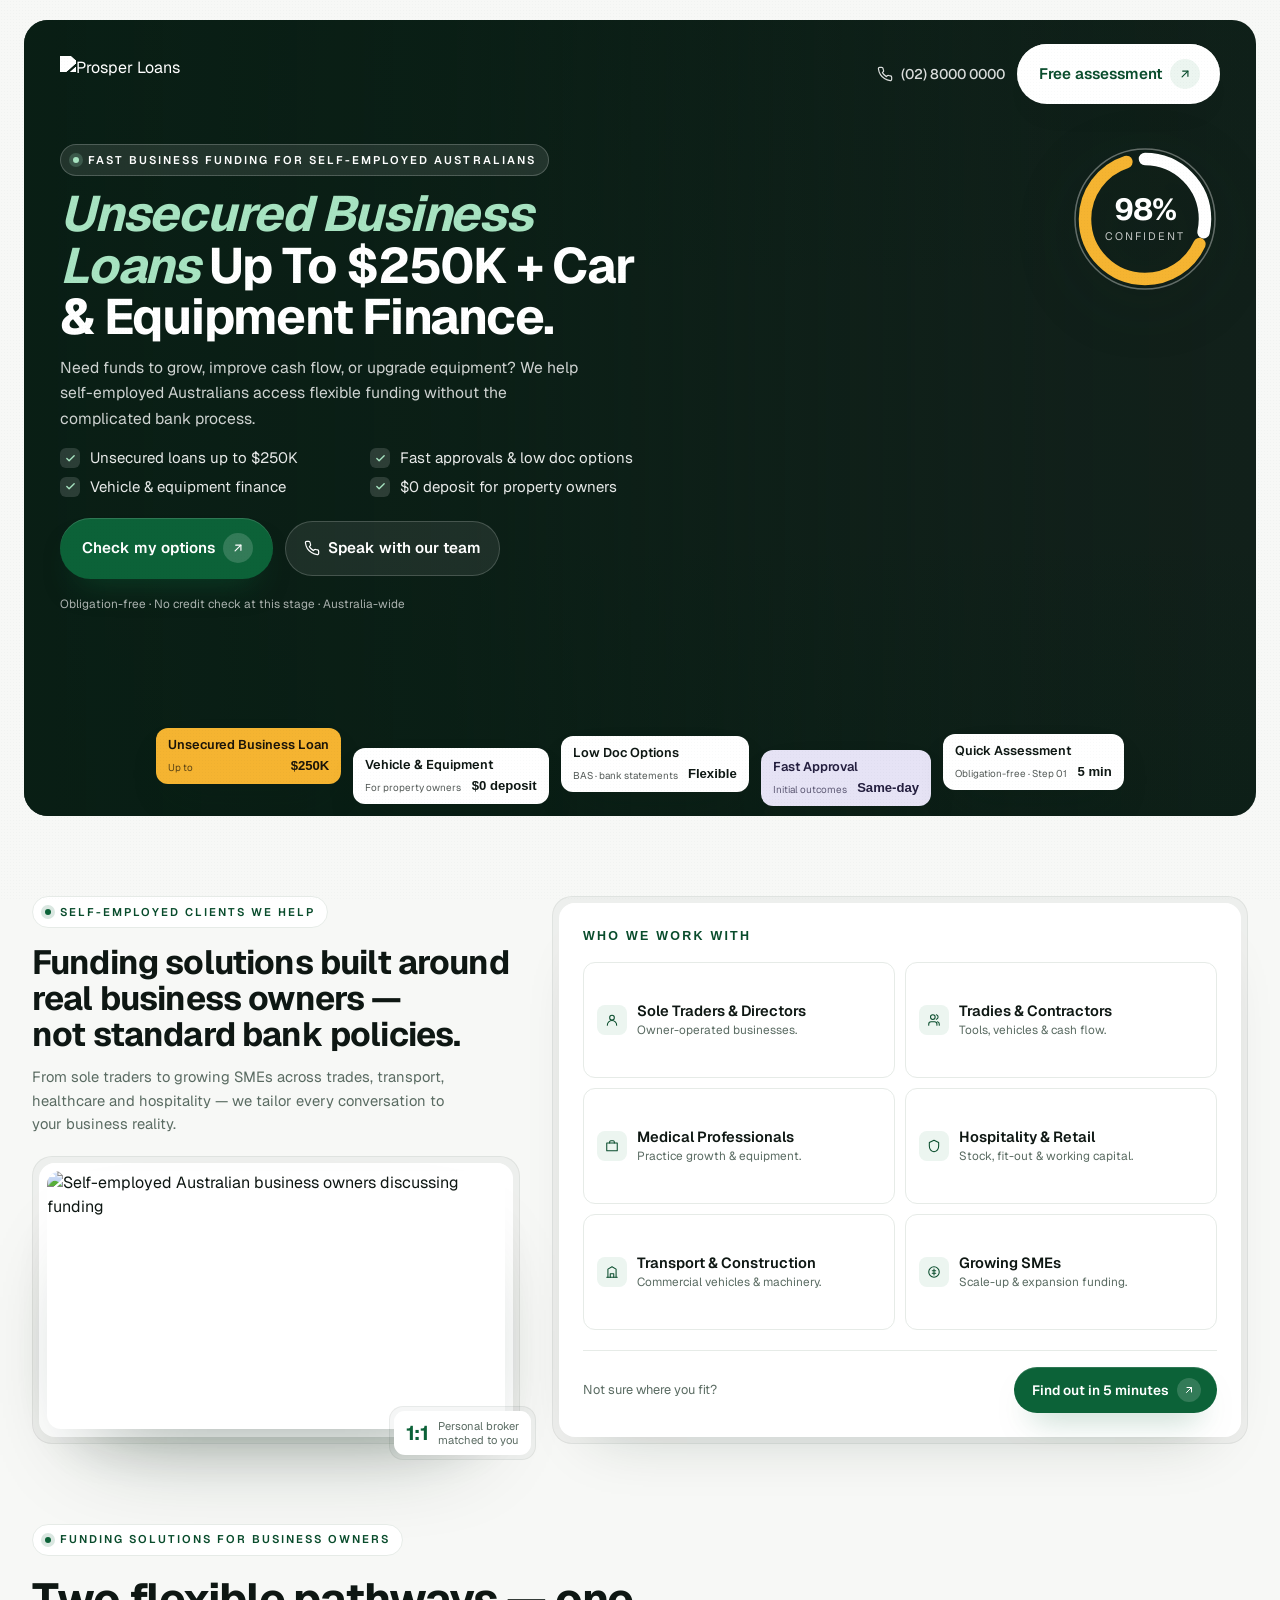
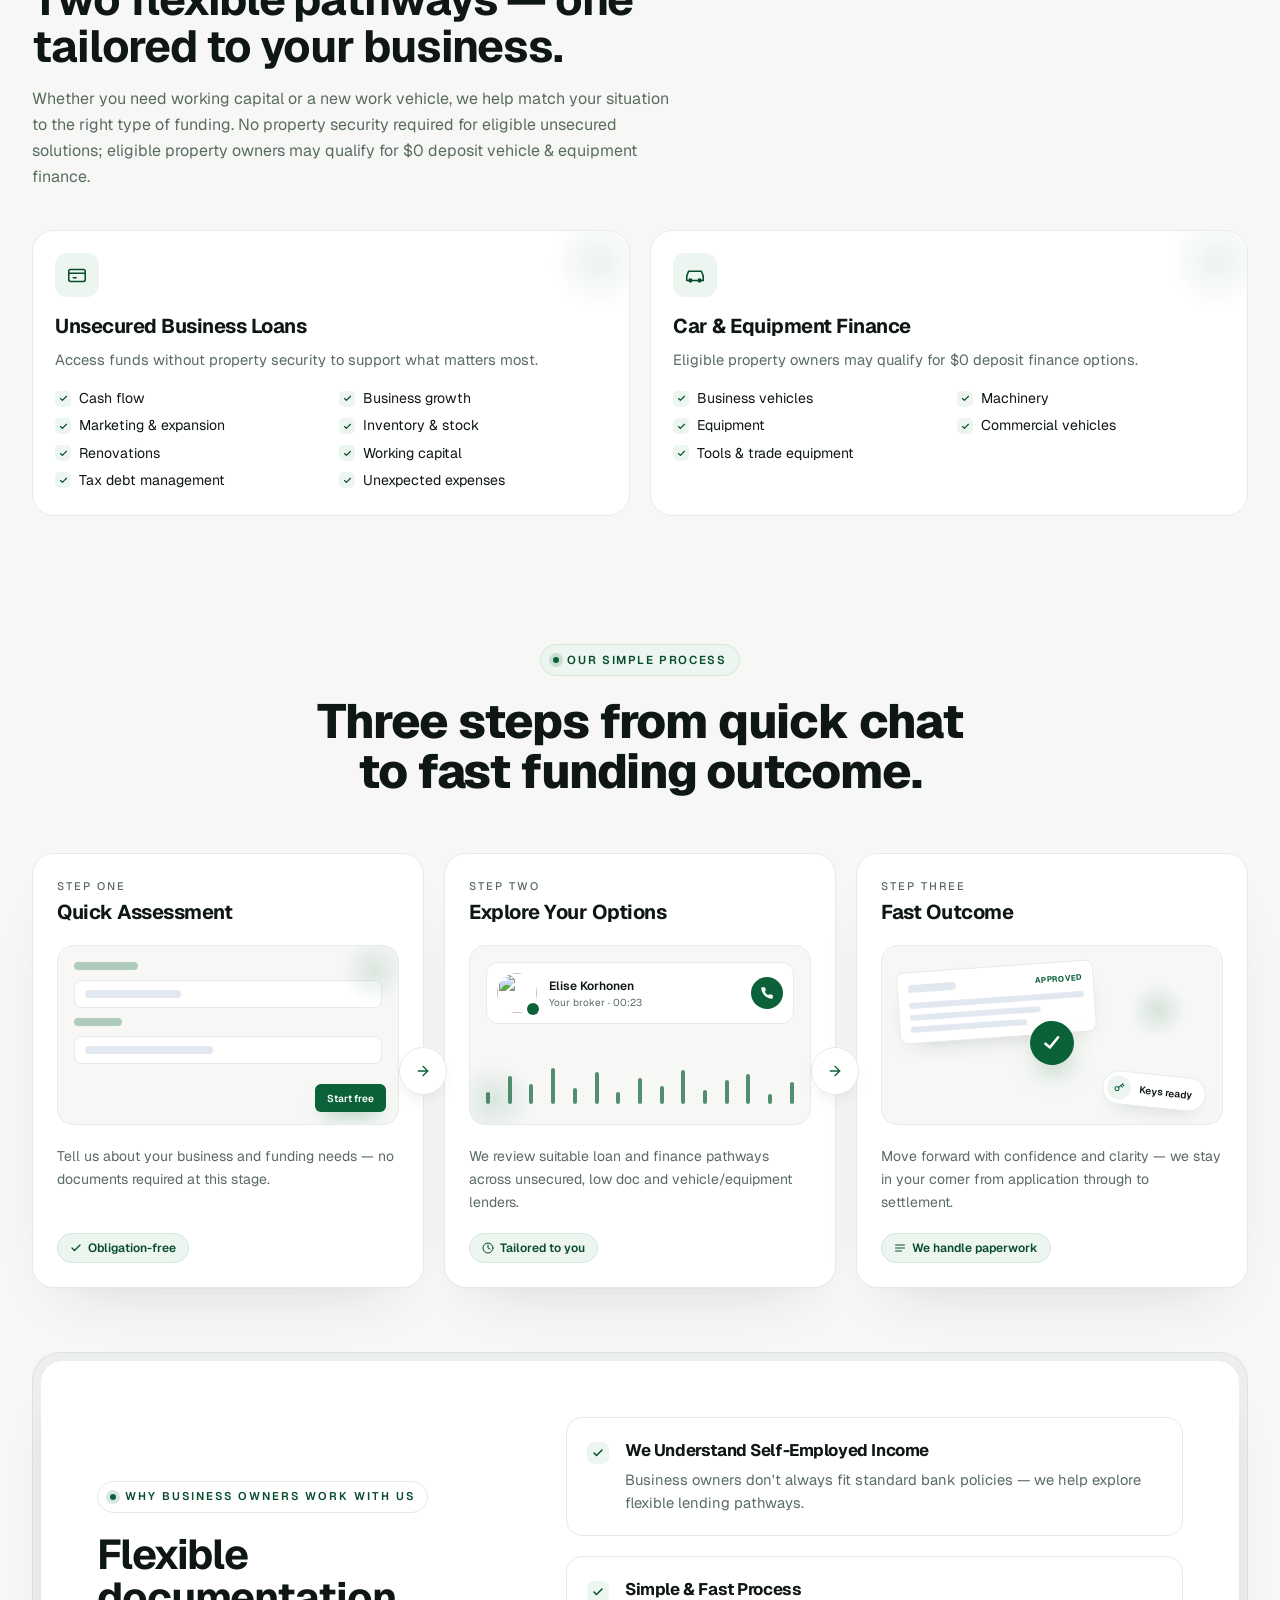
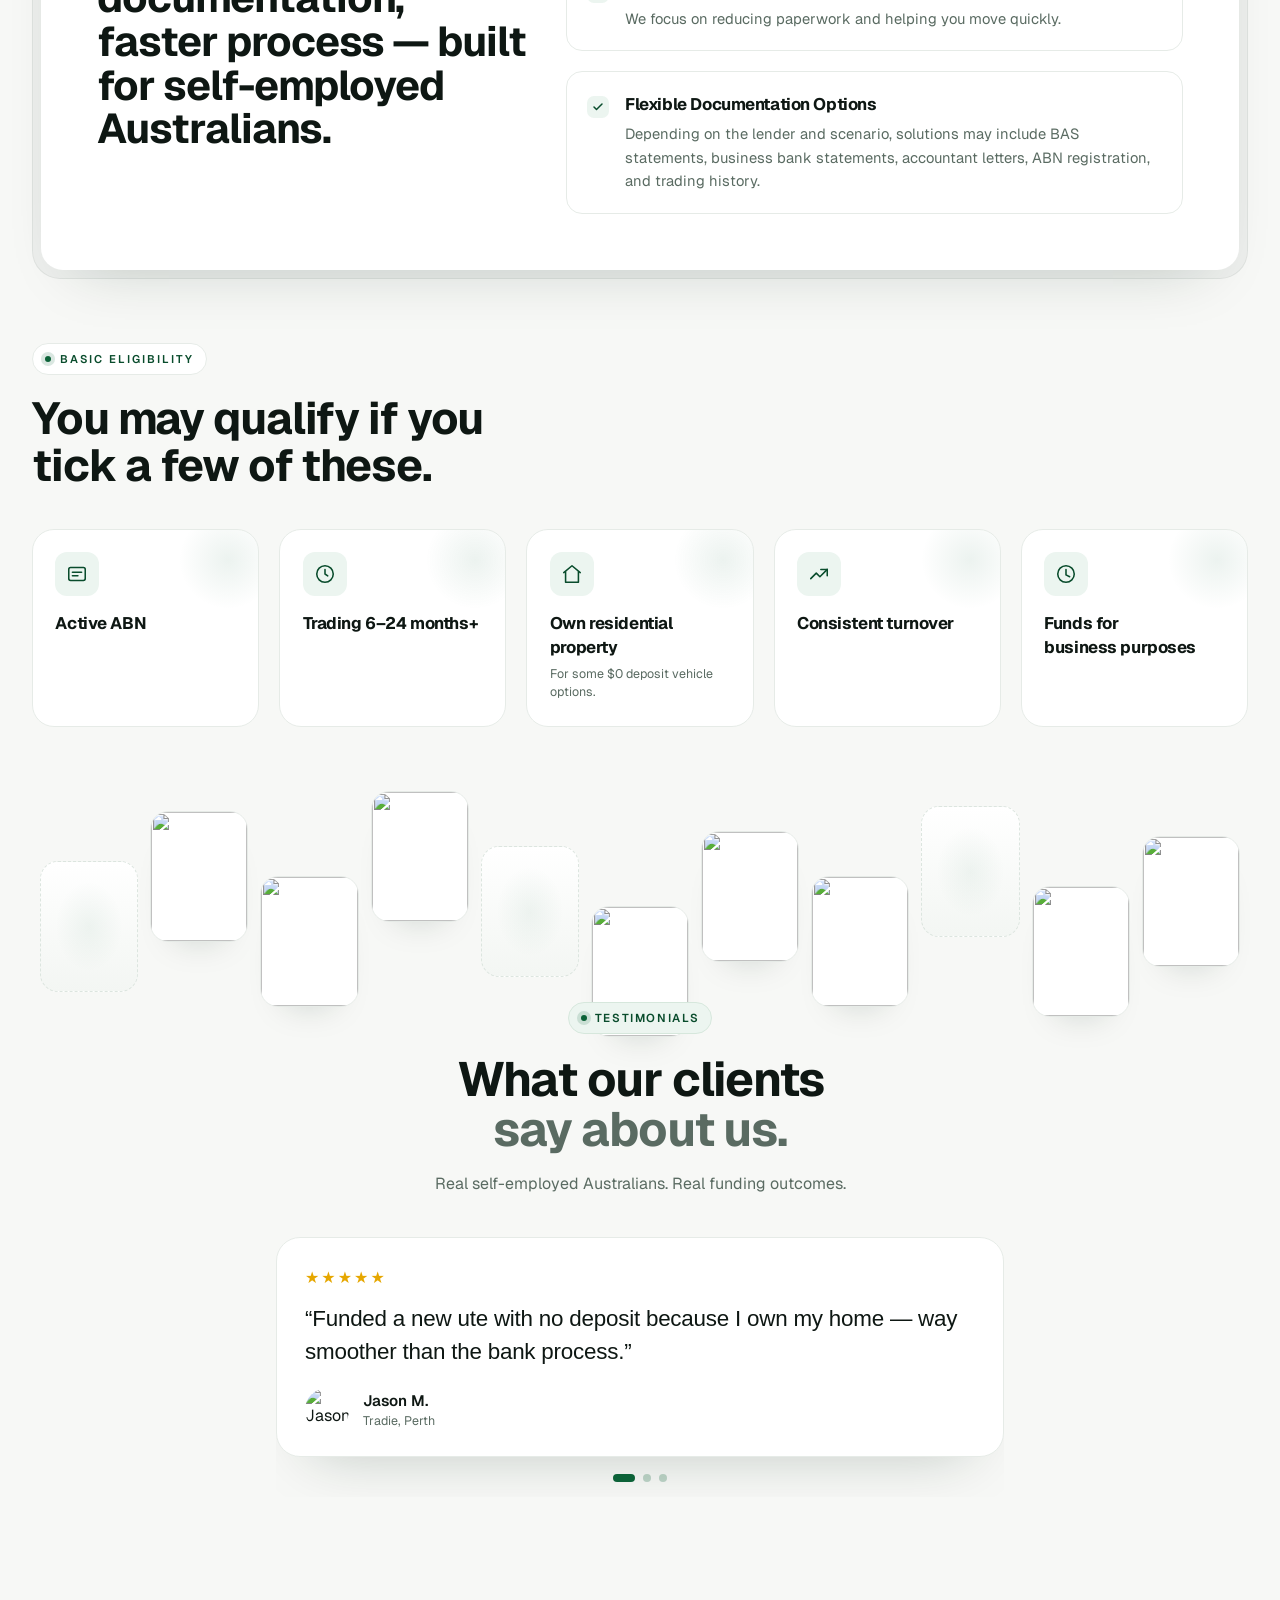
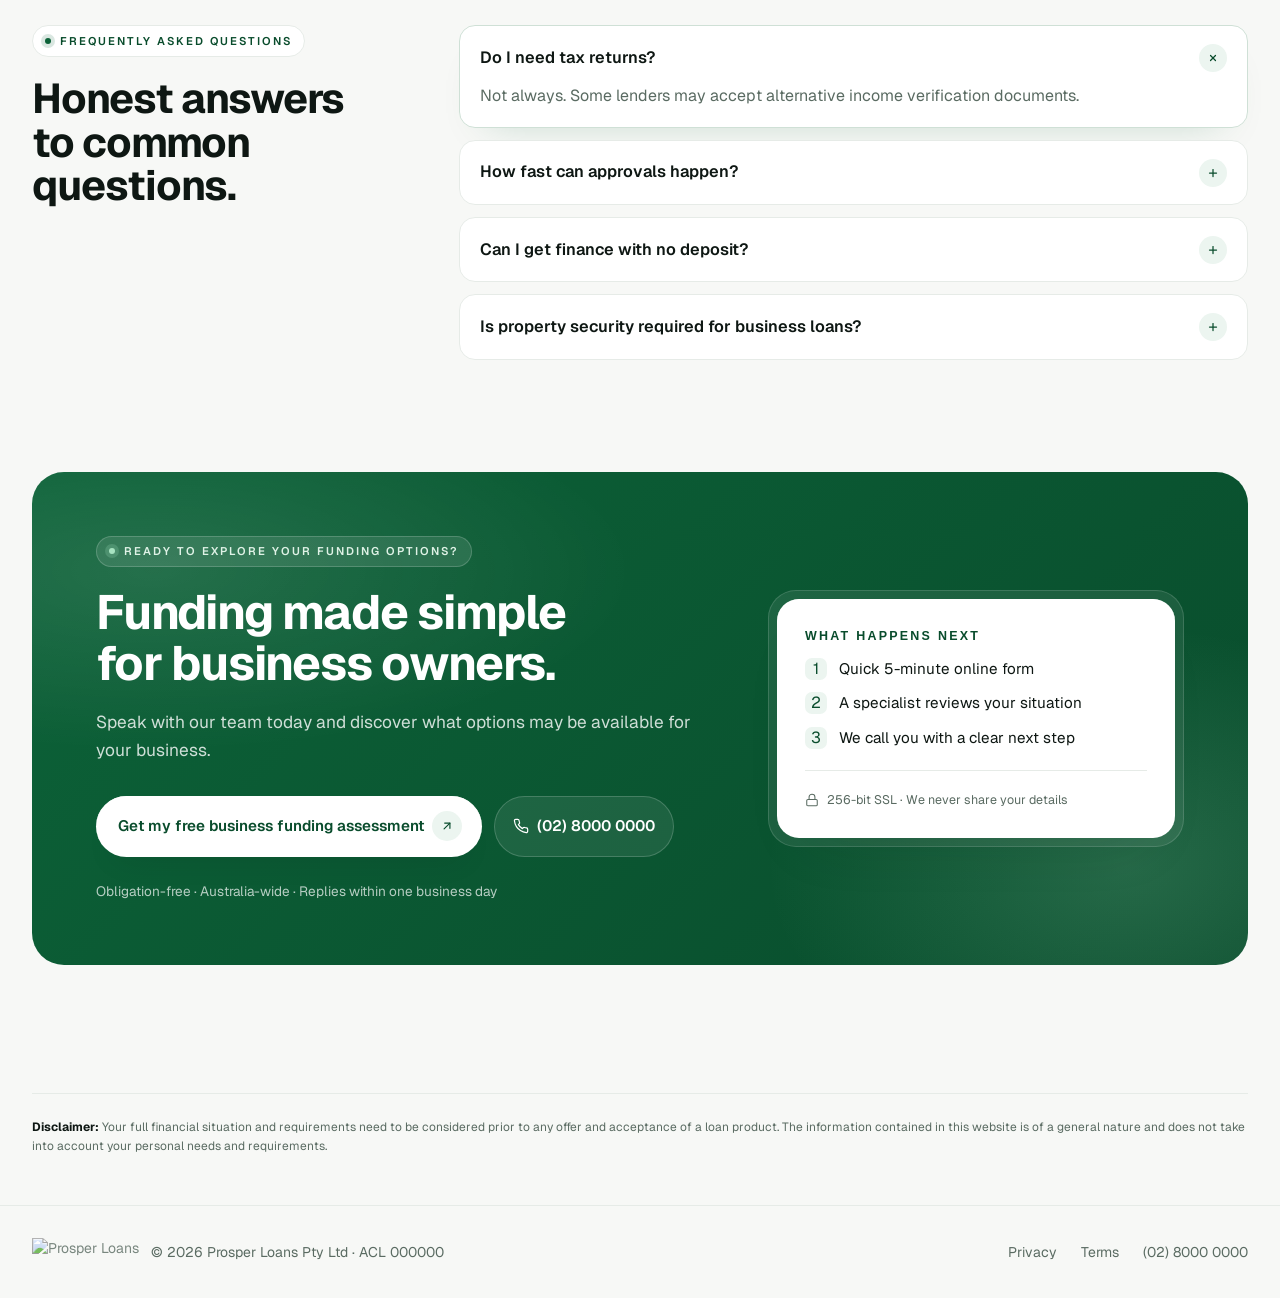
==== business-funding.html @ fd523f0d "first commit" ====
<!doctype html>
<html lang="en" class="scroll-smooth">

<head>
  <meta charset="UTF-8" />
  <meta name="viewport" content="width=device-width, initial-scale=1.0" />
  <title>Fast Business Funding for Self-Employed Australians | Prosper Loan Experts</title>
  <meta name="description"
    content="Unsecured business loans up to $250K plus car and equipment finance with $0 deposit for eligible property owners. Fast, flexible funding for self-employed Australians." />
  <meta name="robots" content="index, follow" />
  <link rel="canonical" href="https://prosperloan.com.au/business-funding" />

  <meta property="og:title" content="Fast Business Funding for Self-Employed Australians | Prosper Loan Experts" />
  <meta property="og:description"
    content="Unsecured business loans, vehicle &amp; equipment finance, low doc options and zero-deposit pathways for property owners. Free, obligation-free assessment." />
  <meta property="og:type" content="website" />
  <meta property="og:url" content="https://prosperloan.com.au/business-funding" />
  <meta property="og:image" content="https://prosperloan.com.au/assets/images/og-image.jpg" />

  <link rel="icon" href="assets/images/favicon/favicon.ico" />
  <link rel="preconnect" href="https://fonts.googleapis.com" />
  <link rel="preconnect" href="https://fonts.gstatic.com" crossorigin />
  <link rel="stylesheet"
    href="https://fonts.googleapis.com/css2?family=Geist:wght@400;500;600;700&family=Cabinet+Grotesk:wght@500;700;800&display=swap" />

  <!-- Tailwind CDN for immediate previewing -->
  <script src="https://cdn.tailwindcss.com"></script>

  <!-- Swiper -->
  <link rel="stylesheet" href="https://cdn.jsdelivr.net/npm/swiper@11/swiper-bundle.min.css" />
  <script src="https://cdn.jsdelivr.net/npm/swiper@11/swiper-bundle.min.js" defer></script>

  <link rel="stylesheet" href="assets/css/output.css" />
  <link rel="stylesheet" href="assets/css/custom.css" />

  <style>
    :root {
      --brand: #0c6238;
      --brand-700: #094c2c;
      --brand-50: #ecf5f0;
      --ink: #0e1713;
      --muted: #5a6b62;
      --line: #e6ebe7;
      --bg: #f7f8f6;
      --cream: #fdfbf7;
    }

    * {
      -webkit-font-smoothing: antialiased;
    }

    html,
    body {
      background: var(--bg);
      color: var(--ink);
      font-family: "Geist", ui-sans-serif, system-ui, sans-serif;
      overflow-x: hidden;
    }

    .font-display {
      font-family: "Cabinet Grotesk", "Geist", sans-serif;
      letter-spacing: -0.025em;
      text-wrap: balance;
    }

    /* Buttons */
    .btn {
      display: inline-flex;
      align-items: center;
      justify-content: center;
      gap: .5rem;
      padding: .95rem 1.25rem .95rem 1.4rem;
      border-radius: 999px;
      font-weight: 600;
      font-size: .95rem;
      background: var(--brand);
      color: #fff;
      transition: transform .35s cubic-bezier(.32, .72, 0, 1), background .25s ease, box-shadow .3s ease;
      box-shadow: 0 18px 32px -18px rgba(12, 98, 56, .6), inset 0 1px 0 rgba(255, 255, 255, .14);
    }

    .btn:hover {
      background: var(--brand-700);
    }

    .btn:active {
      transform: scale(.98);
    }

    .btn .btn-ico {
      width: 30px;
      height: 30px;
      border-radius: 999px;
      background: rgba(255, 255, 255, .16);
      display: inline-flex;
      align-items: center;
      justify-content: center;
      transition: transform .4s cubic-bezier(.32, .72, 0, 1), background .25s ease;
    }

    .btn:hover .btn-ico {
      transform: translate(2px, -1px) scale(1.06);
      background: rgba(255, 255, 255, .22);
    }

    .btn-ghost {
      display: inline-flex;
      align-items: center;
      gap: .5rem;
      padding: .95rem 1.1rem;
      border-radius: 999px;
      font-weight: 600;
      font-size: .95rem;
      color: var(--ink);
      background: #fff;
      border: 1px solid var(--line);
      transition: border-color .2s ease, transform .3s cubic-bezier(.32, .72, 0, 1);
    }

    .btn-ghost:hover {
      border-color: #cfe0d6;
    }

    .btn-ghost:active {
      transform: scale(.98);
    }

    .btn-white {
      background: #fff;
      color: var(--brand-700);
      box-shadow: 0 18px 32px -18px rgba(0, 0, 0, .1), inset 0 1px 0 rgba(255, 255, 255, .8);
    }

    .btn-white:hover {
      background: #f4fbf7;
      color: var(--brand-700);
    }

    .btn-white .btn-ico {
      background: var(--brand-50);
      color: var(--brand-700);
    }

    .btn-white:hover .btn-ico {
      background: #dcfce7;
    }

    .btn-ghost-dark {
      background: rgba(255, 255, 255, .08);
      border-color: rgba(255, 255, 255, .18);
      color: #fff;
    }

    .btn-ghost-dark:hover {
      border-color: rgba(255, 255, 255, .35);
      background: rgba(255, 255, 255, .15);
      color: #fff;
    }

    /* Eyebrow */
    .eyebrow {
      display: inline-flex;
      align-items: center;
      gap: .55rem;
      padding: .4rem .75rem;
      border-radius: 999px;
      background: #fff;
      border: 1px solid var(--line);
      font-size: .7rem;
      font-weight: 600;
      letter-spacing: .18em;
      text-transform: uppercase;
      color: var(--brand-700);
    }

    .eyebrow .dot {
      width: 6px;
      height: 6px;
      border-radius: 999px;
      background: var(--brand);
      box-shadow: 0 0 0 4px rgba(12, 98, 56, .15);
    }

    /* Double-bezel card */
    .bezel {
      background: rgba(13, 40, 25, .04);
      border: 1px solid rgba(13, 40, 25, .06);
      padding: 8px;
      border-radius: 28px;
    }

    .bezel-core {
      background: #fff;
      border-radius: 22px;
      box-shadow: inset 0 1px 0 rgba(255, 255, 255, .6), 0 30px 60px -36px rgba(13, 40, 25, .22);
    }

    /* Grain overlay */
    .grain::before {
      content: "";
      position: fixed;
      inset: 0;
      z-index: 60;
      pointer-events: none;
      opacity: .45;
      mix-blend-mode: multiply;
      background-image: radial-gradient(rgba(13, 40, 25, .05) 1px, transparent 1px);
      background-size: 3px 3px;
    }

    /* Check icons */
    .check {
      flex: 0 0 auto;
      width: 22px;
      height: 22px;
      border-radius: 7px;
      background: var(--brand-50);
      color: var(--brand-700);
      display: inline-flex;
      align-items: center;
      justify-content: center;
    }

    /* Hero spotlight */
    .spotlight {
      position: absolute;
      inset: auto;
      pointer-events: none;
      background: radial-gradient(closest-side, rgba(12, 98, 56, .18), transparent 70%);
      filter: blur(20px);
    }

    /* Scroll reveal */
    .reveal {
      opacity: 0;
      transform: translateY(28px);
      filter: blur(6px);
      transition: opacity .9s cubic-bezier(.16, 1, .3, 1), transform .9s cubic-bezier(.16, 1, .3, 1), filter .9s ease;
    }

    .reveal.in {
      opacity: 1;
      transform: none;
      filter: blur(0);
    }

    /* Step rail */
    .step-num {
      font-family: "Cabinet Grotesk", sans-serif;
      font-weight: 800;
      font-size: clamp(2.6rem, 5vw, 3.6rem);
      color: var(--brand);
      letter-spacing: -.04em;
      line-height: .85;
    }

    /* Audience icon card (compact) */
    .aud-card {
      display: flex;
      align-items: center;
      gap: .65rem;
      padding: .7rem .8rem;
      border-radius: 12px;
      background: #fff;
      border: 1px solid var(--line);
      transition: border-color .25s ease, transform .35s cubic-bezier(.32, .72, 0, 1), box-shadow .3s ease;
    }

    .aud-card:hover {
      border-color: #cfe0d6;
      transform: translateY(-1px);
      box-shadow: 0 14px 28px -20px rgba(12, 98, 56, .3);
    }

    .aud-card .aud-ico {
      flex: 0 0 auto;
      width: 30px;
      height: 30px;
      border-radius: 8px;
      background: var(--brand-50);
      color: var(--brand-700);
      display: inline-flex;
      align-items: center;
      justify-content: center;
    }

    .aud-card .aud-title {
      font-weight: 600;
      font-size: .92rem;
      line-height: 1.2;
    }

    .aud-card .aud-sub {
      font-size: .74rem;
      color: var(--muted);
      margin-top: 2px;
      line-height: 1.3;
    }

    /* Audience pills */
    .aud-pill {
      display: inline-flex;
      align-items: center;
      gap: .6rem;
      padding: .7rem 1.05rem;
      border-radius: 999px;
      background: #fff;
      border: 1px solid var(--line);
      font-weight: 500;
      font-size: .92rem;
      color: var(--ink);
      transition: transform .35s cubic-bezier(.32, .72, 0, 1), border-color .2s ease, box-shadow .3s ease;
    }

    .aud-pill:hover {
      border-color: #cfe0d6;
      transform: translateY(-2px);
      box-shadow: 0 18px 40px -28px rgba(12, 98, 56, .4);
    }

    .aud-pill .aud-ico {
      width: 26px;
      height: 26px;
      border-radius: 999px;
      background: var(--brand-50);
      color: var(--brand-700);
      display: inline-flex;
      align-items: center;
      justify-content: center;
    }

    /* Eligibility card */
    .elig {
      position: relative;
      background: #fff;
      border: 1px solid var(--line);
      border-radius: 22px;
      padding: 1.4rem 1.4rem 1.5rem;
      transition: transform .4s cubic-bezier(.32, .72, 0, 1), box-shadow .3s ease, border-color .25s ease;
      overflow: hidden;
    }

    .elig:hover {
      transform: translateY(-4px);
      border-color: #cfe0d6;
      box-shadow: 0 30px 60px -36px rgba(12, 98, 56, .35);
    }

    .elig::after {
      content: "";
      position: absolute;
      right: -40px;
      top: -40px;
      width: 140px;
      height: 140px;
      border-radius: 999px;
      background: radial-gradient(closest-side, rgba(12, 98, 56, .08), transparent 70%);
    }

    .elig-ico {
      width: 44px;
      height: 44px;
      border-radius: 12px;
      background: var(--brand-50);
      color: var(--brand-700);
      display: inline-flex;
      align-items: center;
      justify-content: center;
      margin-bottom: 1rem;
    }

    /* FAQ */
    details.faq {
      background: #fff;
      border: 1px solid var(--line);
      border-radius: 16px;
      padding: 1.1rem 1.25rem;
      transition: border-color .2s ease, box-shadow .3s ease;
    }

    details.faq[open] {
      border-color: #cfe0d6;
      box-shadow: 0 20px 40px -28px rgba(12, 98, 56, .25);
    }

    details.faq summary {
      list-style: none;
      cursor: pointer;
      display: flex;
      align-items: center;
      justify-content: space-between;
      gap: 1rem;
      font-weight: 600;
      font-size: 1.02rem;
      color: var(--ink);
    }

    details.faq summary::-webkit-details-marker {
      display: none;
    }

    details.faq .faq-icon {
      flex: 0 0 auto;
      width: 28px;
      height: 28px;
      border-radius: 999px;
      background: var(--brand-50);
      color: var(--brand-700);
      display: inline-flex;
      align-items: center;
      justify-content: center;
      transition: transform .4s cubic-bezier(.32, .72, 0, 1);
    }

    details.faq[open] .faq-icon {
      transform: rotate(45deg);
    }

    details.faq .faq-body {
      margin-top: .7rem;
      color: var(--muted);
      line-height: 1.65;
      max-width: 60ch;
    }

    /* Testimonials */
    .quote {
      background: linear-gradient(180deg, #fff, #f7faf8);
      border: 1px solid var(--line);
      border-radius: 22px;
      padding: 1.6rem 1.5rem;
      position: relative;
    }

    .quote::before {
      content: "\201C";
      position: absolute;
      top: -10px;
      left: 14px;
      font-family: "Cabinet Grotesk", sans-serif;
      font-size: 5rem;
      line-height: 1;
      color: var(--brand);
      opacity: .16;
    }

    /* Testimonial collage — wavy top band */
    .collage {
      position: relative;
    }

    .collage-band {
      display: grid;
      grid-template-columns: repeat(11, 1fr);
      gap: 12px;
      align-items: start;
      max-width: 1200px;
      margin: 0 auto;
    }

    .col-card {
      position: relative;
      border-radius: 18px;
      overflow: hidden;
      border: 1px solid var(--line);
      background: #fff;
      box-shadow: 0 22px 36px -28px rgba(13, 40, 25, .25);
      transition: transform .5s cubic-bezier(.32, .72, 0, 1);
      aspect-ratio: 3/4;
    }

    .col-card:hover {
      transform: translateY(-4px);
    }

    .col-card img {
      width: 100%;
      height: 100%;
      object-fit: cover;
      display: block;
    }

    .col-card.ghost {
      background: linear-gradient(180deg, #fff, #f3f6f3);
      border: 1px dashed #dce5df;
      box-shadow: none;
    }

    .col-card.ghost::after {
      content: "";
      position: absolute;
      inset: 0;
      background: radial-gradient(closest-side, rgba(12, 98, 56, .05), transparent 70%);
    }

    /* Wave offsets — odd columns sit higher, evens lower */
    .collage-band> :nth-child(1) {
      transform: translateY(70px);
    }

    .collage-band> :nth-child(2) {
      transform: translateY(20px);
    }

    .collage-band> :nth-child(3) {
      transform: translateY(85px);
    }

    .collage-band> :nth-child(4) {
      transform: translateY(0);
    }

    .collage-band> :nth-child(5) {
      transform: translateY(55px);
    }

    .collage-band> :nth-child(6) {
      transform: translateY(115px);
    }

    .collage-band> :nth-child(7) {
      transform: translateY(40px);
    }

    .collage-band> :nth-child(8) {
      transform: translateY(85px);
    }

    .collage-band> :nth-child(9) {
      transform: translateY(15px);
    }

    .collage-band> :nth-child(10) {
      transform: translateY(95px);
    }

    .collage-band> :nth-child(11) {
      transform: translateY(45px);
    }

    .col-card:hover {
      transform: translateY(calc(var(--ty, 0px) - 4px));
    }

    .collage-center {
      position: relative;
      z-index: 2;
      margin: 80px auto 0;
      max-width: 760px;
      text-align: center;
      padding: 0 1rem;
    }

    @media (max-width: 1023px) {
      .collage-band {
        grid-template-columns: repeat(6, 1fr);
        gap: 10px;
      }

      .collage-band> :nth-child(n+7) {
        display: none;
      }
    }

    @media (max-width: 639px) {
      .collage-band {
        grid-template-columns: repeat(4, 1fr);
        gap: 8px;
      }

      .collage-band> :nth-child(n+5) {
        display: none;
      }

      .collage-band> :nth-child(1) {
        transform: translateY(40px);
      }

      .collage-band> :nth-child(2) {
        transform: translateY(0);
      }

      .collage-band> :nth-child(3) {
        transform: translateY(50px);
      }

      .collage-band> :nth-child(4) {
        transform: translateY(10px);
      }

      .collage-center {
        margin-top: 50px;
      }
    }

    /* Swiper testimonial card */
    .t-swiper {
      padding-bottom: 2.5rem !important;
    }

    .t-card {
      background: #fff;
      border: 1px solid var(--line);
      border-radius: 24px;
      padding: 1.75rem 1.75rem 1.5rem;
      box-shadow: 0 30px 60px -36px rgba(13, 40, 25, .25);
      text-align: left;
    }

    .t-card .t-stars {
      color: #e6a700;
      letter-spacing: 2px;
      font-size: 1rem;
    }

    .t-card blockquote {
      font-family: "Cabinet Grotesk", sans-serif;
      font-size: clamp(1.15rem, 2.2vw, 1.4rem);
      line-height: 1.45;
      letter-spacing: -.01em;
      color: var(--ink);
      margin: .85rem 0 1.25rem;
    }

    .t-card .t-author {
      display: flex;
      align-items: center;
      gap: .85rem;
    }

    .t-card .t-avatar {
      width: 44px;
      height: 44px;
      border-radius: 999px;
      overflow: hidden;
      flex: 0 0 auto;
    }

    .t-card .t-avatar img {
      width: 100%;
      height: 100%;
      object-fit: cover;
    }

    .swiper-pagination-bullet {
      background: var(--brand) !important;
      opacity: .25 !important;
    }

    .swiper-pagination-bullet-active {
      opacity: 1 !important;
      width: 22px !important;
      border-radius: 999px !important;
    }

    /* Sticky mobile CTA */
    .sticky-cta {
      position: fixed;
      left: 0;
      right: 0;
      bottom: 0;
      z-index: 50;
      padding: .65rem;
      background: rgba(255, 255, 255, .96);
      backdrop-filter: blur(10px);
      border-top: 1px solid var(--line);
    }

    @media(min-width:768px) {
      .sticky-cta {
        display: none;
      }
    }

    @media(max-width:767px) {
      body {
        padding-bottom: 75px;
      }
    }

    /* Full-bleed hero */
    .hero-stage {
      position: relative;
      isolation: isolate;
      min-height: 600px;
      border-radius: 24px;
      overflow: hidden;
      margin: 0 auto;
      background: #11201a;
    }

    .hero-stage::before {
      content: "";
      position: absolute;
      inset: 0;
      z-index: 1;
      background:
        linear-gradient(90deg, rgba(8, 30, 20, .88) 0%, rgba(8, 30, 20, .7) 35%, rgba(8, 30, 20, .35) 60%, rgba(8, 30, 20, .05) 85%, rgba(8, 30, 20, 0) 100%),
        linear-gradient(180deg, rgba(8, 30, 20, .25), rgba(8, 30, 20, 0) 35%, rgba(8, 30, 20, 0) 65%, rgba(8, 30, 20, .45) 100%);
      pointer-events: none;
    }

    .hero-bg {
      position: absolute;
      inset: 0;
      z-index: 0;
      width: 100%;
      height: 100%;
      object-fit: cover;
    }

    .hero-content {
      position: relative;
      z-index: 2;
    }

    .hero-progress {
      width: 150px;
      height: 150px;
      filter: drop-shadow(0 14px 28px rgba(8, 30, 20, .35));
    }

    .hero-progress .track-outer {
      fill: none;
      stroke: rgba(255, 255, 255, .35);
      stroke-width: 1.2;
    }

    .hero-progress .arc {
      fill: none;
      stroke-width: 10;
      stroke-linecap: round;
      transform: rotate(-90deg);
      transform-origin: center;
    }

    .hero-progress .arc-white {
      stroke: #ffffff;
    }

    .hero-progress .arc-amber {
      stroke: #f5b431;
    }

    .hero-progress .endpoint {
      fill: #f5b431;
    }

    .info-card {
      background: #fff;
      border-radius: 12px;
      padding: .55rem .75rem;
      box-shadow: 0 18px 40px -18px rgba(8, 30, 20, .45);
      min-width: 168px;
    }

    .info-card.amber {
      background: #f5b431;
      color: #1a1409;
    }

    .info-card.violet {
      background: #e6e3f5;
      color: #241f3f;
    }

    .info-card .ic-title {
      font-weight: 600;
      font-size: .8rem;
      line-height: 1.2;
    }

    .info-card .ic-row {
      display: flex;
      align-items: flex-end;
      justify-content: space-between;
      gap: .65rem;
      margin-top: .2rem;
    }

    .info-card .ic-meta {
      font-size: .62rem !important;
    }

    .info-card .ic-value {
      font-size: .82rem !important;
    }

    .info-card .ic-meta {
      font-size: .7rem;
      opacity: .7;
    }

    .info-card .ic-value {
      font-family: "Cabinet Grotesk", sans-serif;
      font-weight: 700;
      font-size: .95rem;
    }

    @media (max-width: 767px) {
      .hero-stage {
        min-height: auto;
        border-radius: 20px;
      }

      .info-card {
        min-width: 0;
        flex: 1 1 calc(50% - .5rem);
      }
    }

    /* Hero image plate */
    .plate {
      position: relative;
      border-radius: 28px;
      overflow: hidden;
      box-shadow: 0 50px 100px -50px rgba(13, 40, 25, .45);
    }

    .plate img {
      display: block;
      width: 100%;
      height: 100%;
      object-fit: cover;
    }

    .plate-tag {
      position: absolute;
      left: 18px;
      bottom: 18px;
      right: 18px;
      background: rgba(255, 255, 255, .92);
      backdrop-filter: blur(8px);
      border-radius: 14px;
      padding: .85rem 1rem;
      display: flex;
      align-items: center;
      gap: .75rem;
      border: 1px solid rgba(255, 255, 255, .6);
    }

    /* Soft section divider */
    .hairline {
      border-top: 1px solid var(--line);
    }

    /* Numbered cards */
    .cnum {
      font-family: "Cabinet Grotesk", sans-serif;
      font-weight: 800;
      font-size: .78rem;
      letter-spacing: .18em;
      text-transform: uppercase;
      color: var(--brand-700);
    }

    /* Soft card (process visual cards) */
    .card-soft {
      background: #fff;
      border: 1px solid var(--line);
      border-radius: 22px;
      box-shadow: 0 30px 60px -36px rgba(13, 40, 25, .18), 0 1px 0 rgba(13, 40, 25, .02);
      transition: transform .4s cubic-bezier(.32, .72, 0, 1), box-shadow .3s ease, border-color .25s ease;
    }

    .card-soft:hover {
      transform: translateY(-3px);
      border-color: #cfe0d6;
      box-shadow: 0 36px 70px -36px rgba(12, 98, 56, .28);
    }

    /* Pill (smaller eyebrow) */
    .pill {
      display: inline-flex;
      align-items: center;
      gap: .5rem;
      padding: .4rem .75rem;
      border-radius: 999px;
      background: var(--brand-50);
      border: 1px solid #d6e7dc;
      font-size: .72rem;
      font-weight: 600;
      letter-spacing: .14em;
      text-transform: uppercase;
      color: var(--brand-700);
    }

    .pill .dot {
      width: 6px;
      height: 6px;
      border-radius: 999px;
      background: var(--brand);
      box-shadow: 0 0 0 4px rgba(12, 98, 56, .15);
    }

    /* Mid CTA strip */
    .cta-strip {
      position: relative;
      overflow: hidden;
      background: linear-gradient(135deg, #0c6238 0%, #094c2c 100%);
      color: #fff;
      border-radius: 32px;
    }

    .cta-strip::before {
      content: "";
      position: absolute;
      inset: 0;
      background: radial-gradient(800px 300px at 10% 20%, rgba(255, 255, 255, .10), transparent 60%),
        radial-gradient(600px 400px at 90% 80%, rgba(167, 227, 193, .18), transparent 60%);
      pointer-events: none;
    }

    @media (max-width: 1023px) {
      .hero-asym {
        grid-template-columns: 1fr !important;
      }
    }

    @media (min-width: 1024px) {
      .hero-asym {
        grid-template-columns: 1.15fr .85fr !important;
      }
    }
  </style>
</head>

<body class="grain antialiased">

  <main>

    <!-- 1. HERO — full-bleed with overlapping header -->
    <section class="pt-4 sm:pt-5 pb-16 sm:pb-20">
      <div class="w-full mx-auto px-4 sm:px-6">
        <div class="hero-stage">

          <!-- background image -->
          <video class="hero-bg" autoplay muted loop playsinline preload="auto"
            poster="https://images.unsplash.com/photo-1556761175-b413da4baf72?auto=format&fit=crop&w=1800&q=80"
            aria-label="Self-employed Australian business owners accessing fast funding">
            <source src="assets/video/hero-business.mp4" type="video/mp4" />
          </video>

          <!-- Transparent overlapping header -->
          <header class="hero-content">
            <div class="flex items-center justify-between px-5 sm:px-9 py-5 sm:py-6">
              <a href="/" class="flex items-center gap-3">
                <img
                  src="https://images.leadconnectorhq.com/image/f_webp/q_80/r_1200/u_https://assets.cdn.filesafe.space/kUzJv5QJBFtNNfAInr35/media/66f695f169753610415c6929.webp"
                  alt="Prosper Loans" class="h-9 w-auto brightness-0 invert" />
              </a>
              <div class="flex items-center gap-3">
                <a href="tel:+61280000000"
                  class="hidden sm:inline-flex items-center gap-2 text-sm font-medium text-white/85 hover:text-white">
                  <svg width="16" height="16" viewBox="0 0 24 24" fill="none" stroke="currentColor" stroke-width="1.8"
                    stroke-linecap="round" stroke-linejoin="round">
                    <path
                      d="M22 16.92v3a2 2 0 0 1-2.18 2 19.79 19.79 0 0 1-8.63-3.07 19.5 19.5 0 0 1-6-6A19.79 19.79 0 0 1 2.12 4.18 2 2 0 0 1 4.11 2h3a2 2 0 0 1 2 1.72c.13.96.36 1.9.7 2.81a2 2 0 0 1-.45 2.11L8.09 9.91a16 16 0 0 0 6 6l1.27-1.27a2 2 0 0 1 2.11-.45c.91.34 1.85.57 2.81.7A2 2 0 0 1 22 16.92z" />
                  </svg>
                  (02) 8000 0000
                </a>
                <a href="#assessment" class="btn btn-white whitespace-nowrap"><span class="hidden sm:inline">Free
                    assessment</span><span class="sm:hidden">Apply</span>
                  <span class="btn-ico"><svg width="14" height="14" viewBox="0 0 24 24" fill="none"
                      stroke="currentColor" stroke-width="2" stroke-linecap="round" stroke-linejoin="round">
                      <path d="M7 17 17 7" />
                      <path d="M8 7h9v9" />
                    </svg></span>
                </a>
              </div>
            </div>
          </header>

          <!-- Hero body -->
          <div class="hero-content px-5 sm:px-9 pt-3 sm:pt-4 pb-6 sm:pb-32">
            <div class="grid lg:grid-cols-12 gap-4 items-start">

              <!-- Left: content -->
              <div class="lg:col-span-7 reveal text-white">
                <span class="eyebrow whitespace-nowrap"
                  style="background:rgba(255,255,255,.1); border-color:rgba(255,255,255,.2); color:#fff;"><span
                    class="dot" style="background:#a7e3c1; box-shadow:0 0 0 4px rgba(167,227,193,.2);"></span><span
                    class="hidden sm:inline">Fast business funding for self-employed Australians</span><span
                    class="sm:hidden">Business funding</span></span>
                <h1
                  class="font-display mt-3 text-[1.95rem] sm:text-[2.5rem] lg:text-[3.1rem] leading-[1.04] font-bold text-white">
                  <span class="italic" style="color:#a7e3c1">Unsecured Business Loans</span> Up To $250K + Car &amp;
                  Equipment Finance.
                </h1>
                <p class="mt-3 text-[.92rem] sm:text-[.98rem] text-white/80 max-w-[54ch] leading-relaxed">
                  Need funds to grow, improve cash flow, or upgrade equipment? We help self-employed Australians access
                  flexible funding without the complicated bank process.
                </p>

                <ul class="mt-4 grid sm:grid-cols-2 gap-x-5 gap-y-1.5 max-w-[600px]">
                  <li class="flex items-center gap-2.5 text-white/90"><span
                      class="w-5 h-5 rounded-md flex items-center justify-center"
                      style="background:rgba(255,255,255,.14)"><svg width="11" height="11" viewBox="0 0 24 24"
                        fill="none" stroke="#a7e3c1" stroke-width="3" stroke-linecap="round" stroke-linejoin="round">
                        <polyline points="20 6 9 17 4 12" />
                      </svg></span><span class="text-[.94rem]">Unsecured loans up to $250K</span></li>
                  <li class="flex items-center gap-2.5 text-white/90"><span
                      class="w-5 h-5 rounded-md flex items-center justify-center"
                      style="background:rgba(255,255,255,.14)"><svg width="11" height="11" viewBox="0 0 24 24"
                        fill="none" stroke="#a7e3c1" stroke-width="3" stroke-linecap="round" stroke-linejoin="round">
                        <polyline points="20 6 9 17 4 12" />
                      </svg></span><span class="text-[.94rem]">Fast approvals &amp; low doc options</span></li>
                  <li class="flex items-center gap-2.5 text-white/90"><span
                      class="w-5 h-5 rounded-md flex items-center justify-center"
                      style="background:rgba(255,255,255,.14)"><svg width="11" height="11" viewBox="0 0 24 24"
                        fill="none" stroke="#a7e3c1" stroke-width="3" stroke-linecap="round" stroke-linejoin="round">
                        <polyline points="20 6 9 17 4 12" />
                      </svg></span><span class="text-[.94rem]">Vehicle &amp; equipment finance</span></li>
                  <li class="flex items-center gap-2.5 text-white/90"><span
                      class="w-5 h-5 rounded-md flex items-center justify-center"
                      style="background:rgba(255,255,255,.14)"><svg width="11" height="11" viewBox="0 0 24 24"
                        fill="none" stroke="#a7e3c1" stroke-width="3" stroke-linecap="round" stroke-linejoin="round">
                        <polyline points="20 6 9 17 4 12" />
                      </svg></span><span class="text-[.94rem]">$0 deposit for property owners</span></li>
                </ul>

                <div class="mt-5 flex flex-wrap items-center gap-3">
                  <a href="#assessment" class="btn">
                    Check my options
                    <span class="btn-ico"><svg width="14" height="14" viewBox="0 0 24 24" fill="none"
                        stroke="currentColor" stroke-width="2" stroke-linecap="round" stroke-linejoin="round">
                        <path d="M7 17 17 7" />
                        <path d="M8 7h9v9" />
                      </svg></span>
                  </a>
                  <a href="tel:+61280000000" class="btn-ghost btn-ghost-dark">
                    <svg width="16" height="16" viewBox="0 0 24 24" fill="none" stroke="currentColor" stroke-width="1.8"
                      stroke-linecap="round" stroke-linejoin="round">
                      <path
                        d="M22 16.92v3a2 2 0 0 1-2.18 2 19.79 19.79 0 0 1-8.63-3.07 19.5 19.5 0 0 1-6-6A19.79 19.79 0 0 1 2.12 4.18 2 2 0 0 1 4.11 2h3a2 2 0 0 1 2 1.72c.13.96.36 1.9.7 2.81a2 2 0 0 1-.45 2.11L8.09 9.91a16 16 0 0 0 6 6l1.27-1.27a2 2 0 0 1 2.11-.45c.91.34 1.85.57 2.81.7A2 2 0 0 1 22 16.92z" />
                    </svg>
                    Speak with our team
                  </a>
                </div>

                <p class="mt-4 text-[.74rem] text-white/65">Obligation-free · No credit check at this stage ·
                  Australia-wide</p>
              </div>

              <!-- Right: circular stat (hidden on mobile to free up space) -->
              <div class="lg:col-span-5 reveal hidden lg:flex lg:justify-end">
                <div class="relative">
                  <svg class="hero-progress" viewBox="0 0 120 120">
                    <!-- thin outer ring -->
                    <circle class="track-outer" cx="60" cy="60" r="56" />
                    <!-- white arc: ~28% -->
                    <circle class="arc arc-white" cx="60" cy="60" r="48" stroke-dasharray="86 215.59"
                      stroke-dashoffset="0" />
                    <!-- amber arc: ~62%, starts after a gap -->
                    <circle class="arc arc-amber" cx="60" cy="60" r="48" stroke-dasharray="190 111.59"
                      stroke-dashoffset="-96" />
                    <!-- amber endpoint dot -->
                    <circle class="endpoint" cx="60.5" cy="108.5" r="3.2" />
                  </svg>
                  <div class="absolute inset-0 flex flex-col items-center justify-center text-center text-white">
                    <div class="font-display text-[1.9rem] font-bold leading-none">98%</div>
                    <div class="text-[.68rem] uppercase tracking-[.18em] mt-1 text-white/75">Confident</div>
                  </div>
                </div>
              </div>

            </div>
          </div>

          <!-- Floating info cards at the bottom -->
          <div class="hero-content sm:absolute left-0 right-0 sm:bottom-0 px-4 sm:px-7 pb-4 sm:pb-5">
            <div class="flex flex-wrap items-end gap-2.5 sm:gap-3 sm:justify-center">

              <!-- Cards pulled from page sections: Eligibility · Process · Testimonials -->

              <!-- Unsecured Loans -->
              <div class="info-card amber" style="transform: translateY(-12px);">
                <div class="ic-title">Unsecured Business Loan</div>
                <div class="ic-row">
                  <div class="ic-meta">Up to</div>
                  <div class="ic-value">$250K</div>
                </div>
              </div>

              <!-- Vehicle Finance -->
              <div class="info-card" style="transform: translateY(8px);">
                <div class="ic-title">Vehicle &amp; Equipment</div>
                <div class="ic-row">
                  <div class="ic-meta">For property owners</div>
                  <div class="ic-value">$0 deposit</div>
                </div>
              </div>

              <!-- Low Doc -->
              <div class="info-card hidden sm:block" style="transform: translateY(-4px);">
                <div class="ic-title">Low Doc Options</div>
                <div class="ic-row">
                  <div class="ic-meta">BAS · bank statements</div>
                  <div class="ic-value">Flexible</div>
                </div>
              </div>

              <!-- Fast Approval -->
              <div class="info-card violet hidden md:block" style="transform: translateY(10px);">
                <div class="ic-title">Fast Approval</div>
                <div class="ic-row">
                  <div class="ic-meta">Initial outcomes</div>
                  <div class="ic-value">Same-day</div>
                </div>
              </div>

              <!-- Assessment -->
              <div class="info-card hidden lg:block" style="transform: translateY(-6px);">
                <div class="ic-title">Quick Assessment</div>
                <div class="ic-row">
                  <div class="ic-meta">Obligation-free · Step 01</div>
                  <div class="ic-value">5 min</div>
                </div>
              </div>

            </div>
          </div>

        </div>
      </div>
    </section>

    <!-- 2. AUDIENCE — compact bento -->
    <section class="pb-16 sm:pb-20">
      <div class="max-w-7xl mx-auto px-5 sm:px-8">
        <div class="grid lg:grid-cols-12 gap-6 lg:gap-8 items-stretch">

          <div class="lg:col-span-5 reveal flex flex-col gap-5">
            <div>
              <span class="eyebrow"><span class="dot"></span> Self-Employed Clients We Help</span>
              <h2 class="font-display mt-4 text-[1.75rem] sm:text-[2.1rem] leading-[1.08] font-bold">
                Funding solutions built around real business owners — not standard bank policies.
              </h2>
              <p class="mt-3 text-[.92rem] text-[color:var(--muted)] max-w-[44ch] leading-relaxed">
                From sole traders to growing SMEs across trades, transport, healthcare and hospitality — we tailor every
                conversation to your business reality.
              </p>
            </div>

            <div class="relative">
              <div class="bezel" style="padding:6px; border-radius:20px;">
                <div class="bezel-core p-2" style="border-radius:16px;">
                  <div class="plate" style="aspect-ratio: 16/9; border-radius:14px;">
                    <img
                      src="https://images.pexels.com/photos/3184465/pexels-photo-3184465.jpeg?auto=compress&cs=tinysrgb&w=900"
                      alt="Self-employed Australian business owners discussing funding" loading="lazy" />
                  </div>
                </div>
              </div>
              <div class="absolute -bottom-4 -right-2 sm:-right-4 bezel" style="border-radius:14px; padding:4px;">
                <div class="bezel-core px-3 py-2 flex items-center gap-2.5" style="border-radius:11px;">
                  <div class="font-display text-xl font-bold" style="color:var(--brand)">1:1</div>
                  <div class="text-[.7rem] text-[color:var(--muted)] leading-tight">Personal broker<br />matched to you
                  </div>
                </div>
              </div>
            </div>
          </div>

          <div class="lg:col-span-7 reveal">
            <div class="bezel h-full" style="padding:6px; border-radius:20px;">
              <div class="bezel-core p-5 sm:p-6 h-full flex flex-col" style="border-radius:16px;">
                <div class="cnum text-[.7rem]">Who we work with</div>
                <div class="mt-4 grid sm:grid-cols-2 gap-2.5 flex-1">
                  <div class="aud-card">
                    <span class="aud-ico"><svg width="14" height="14" viewBox="0 0 24 24" fill="none"
                        stroke="currentColor" stroke-width="1.8" stroke-linecap="round" stroke-linejoin="round">
                        <circle cx="12" cy="8" r="4" />
                        <path d="M4 21a8 8 0 0 1 16 0" />
                      </svg></span>
                    <div>
                      <div class="aud-title">Sole Traders &amp; Directors</div>
                      <div class="aud-sub">Owner-operated businesses.</div>
                    </div>
                  </div>
                  <div class="aud-card">
                    <span class="aud-ico"><svg width="14" height="14" viewBox="0 0 24 24" fill="none"
                        stroke="currentColor" stroke-width="1.8" stroke-linecap="round" stroke-linejoin="round">
                        <path d="M17 21v-2a4 4 0 0 0-4-4H7a4 4 0 0 0-4 4v2" />
                        <circle cx="10" cy="7" r="4" />
                        <path d="M21 21v-2a4 4 0 0 0-3-3.87" />
                        <path d="M16 3.13a4 4 0 0 1 0 7.75" />
                      </svg></span>
                    <div>
                      <div class="aud-title">Tradies &amp; Contractors</div>
                      <div class="aud-sub">Tools, vehicles &amp; cash flow.</div>
                    </div>
                  </div>
                  <div class="aud-card">
                    <span class="aud-ico"><svg width="14" height="14" viewBox="0 0 24 24" fill="none"
                        stroke="currentColor" stroke-width="1.8" stroke-linecap="round" stroke-linejoin="round">
                        <path d="M3 7h18v13H3z" />
                        <path d="M8 7V5a2 2 0 0 1 2-2h4a2 2 0 0 1 2 2v2" />
                      </svg></span>
                    <div>
                      <div class="aud-title">Medical Professionals</div>
                      <div class="aud-sub">Practice growth &amp; equipment.</div>
                    </div>
                  </div>
                  <div class="aud-card">
                    <span class="aud-ico"><svg width="14" height="14" viewBox="0 0 24 24" fill="none"
                        stroke="currentColor" stroke-width="1.8" stroke-linecap="round" stroke-linejoin="round">
                        <path d="M12 2 4 6v6c0 5 3.5 9 8 10 4.5-1 8-5 8-10V6l-8-4z" />
                      </svg></span>
                    <div>
                      <div class="aud-title">Hospitality &amp; Retail</div>
                      <div class="aud-sub">Stock, fit-out &amp; working capital.</div>
                    </div>
                  </div>
                  <div class="aud-card">
                    <span class="aud-ico"><svg width="14" height="14" viewBox="0 0 24 24" fill="none"
                        stroke="currentColor" stroke-width="1.8" stroke-linecap="round" stroke-linejoin="round">
                        <path d="M3 21h18" />
                        <path d="M5 21V7l7-4 7 4v14" />
                        <path d="M9 21v-6h6v6" />
                      </svg></span>
                    <div>
                      <div class="aud-title">Transport &amp; Construction</div>
                      <div class="aud-sub">Commercial vehicles &amp; machinery.</div>
                    </div>
                  </div>
                  <div class="aud-card">
                    <span class="aud-ico"><svg width="14" height="14" viewBox="0 0 24 24" fill="none"
                        stroke="currentColor" stroke-width="1.8" stroke-linecap="round" stroke-linejoin="round">
                        <circle cx="12" cy="12" r="9" />
                        <path d="M12 7v10" />
                        <path d="M9 10h6" />
                        <path d="M9 14h6" />
                      </svg></span>
                    <div>
                      <div class="aud-title">Growing SMEs</div>
                      <div class="aud-sub">Scale-up &amp; expansion funding.</div>
                    </div>
                  </div>
                </div>

                <div
                  class="mt-5 pt-4 border-t border-[color:var(--line)] flex items-center justify-between gap-3 flex-wrap">
                  <div class="text-[.8rem] text-[color:var(--muted)]">Not sure where you fit?</div>
                  <a href="#assessment" class="btn" style="padding:.7rem 1rem .7rem 1.1rem; font-size:.85rem;">
                    Find out in 5 minutes
                    <span class="btn-ico" style="width:24px; height:24px;"><svg width="12" height="12"
                        viewBox="0 0 24 24" fill="none" stroke="currentColor" stroke-width="2" stroke-linecap="round"
                        stroke-linejoin="round">
                        <path d="M7 17 17 7" />
                        <path d="M8 7h9v9" />
                      </svg></span>
                  </a>
                </div>
              </div>
            </div>
          </div>

        </div>
      </div>
    </section>

    <!-- 3. ELIGIBILITY -->
    <section class="pb-16">
      <div class="max-w-7xl mx-auto px-5 sm:px-8">
        <div class="max-w-3xl reveal">
          <span class="eyebrow"><span class="dot"></span> Funding Solutions For Business Owners</span>
          <h2 class="font-display mt-5 text-[2.2rem] sm:text-[2.8rem] leading-[1.05] font-bold">
            Two flexible pathways — one tailored to your business.
          </h2>
          <p class="mt-4 text-[color:var(--muted)] max-w-[58ch] leading-relaxed">
            Whether you need working capital or a new work vehicle, we help match your situation to the right type of
            funding. No property security required for eligible unsecured solutions; eligible property owners may
            qualify for $0 deposit vehicle &amp; equipment finance.
          </p>
        </div>

        <div class="mt-10 grid lg:grid-cols-2 gap-5 reveal">
          <article class="elig flex flex-col">
            <div class="elig-ico"><svg width="22" height="22" viewBox="0 0 24 24" fill="none" stroke="currentColor"
                stroke-width="1.7" stroke-linecap="round" stroke-linejoin="round">
                <rect x="3" y="6" width="18" height="13" rx="2" />
                <path d="M3 10h18" />
                <path d="M8 15h3" />
              </svg></div>
            <h3 class="font-display text-[1.25rem] font-bold leading-snug">Unsecured Business Loans</h3>
            <p class="text-[.92rem] text-[color:var(--muted)] mt-2 leading-relaxed">Access funds without property security to support what matters most.</p>
            <ul class="mt-4 grid sm:grid-cols-2 gap-x-4 gap-y-1.5 text-[.88rem] text-[color:var(--ink)]">
              <li class="flex items-center gap-2"><span class="check" style="width:16px;height:16px;border-radius:5px;"><svg width="9" height="9" viewBox="0 0 24 24" fill="none" stroke="currentColor" stroke-width="3" stroke-linecap="round" stroke-linejoin="round"><polyline points="20 6 9 17 4 12" /></svg></span>Cash flow</li>
              <li class="flex items-center gap-2"><span class="check" style="width:16px;height:16px;border-radius:5px;"><svg width="9" height="9" viewBox="0 0 24 24" fill="none" stroke="currentColor" stroke-width="3" stroke-linecap="round" stroke-linejoin="round"><polyline points="20 6 9 17 4 12" /></svg></span>Business growth</li>
              <li class="flex items-center gap-2"><span class="check" style="width:16px;height:16px;border-radius:5px;"><svg width="9" height="9" viewBox="0 0 24 24" fill="none" stroke="currentColor" stroke-width="3" stroke-linecap="round" stroke-linejoin="round"><polyline points="20 6 9 17 4 12" /></svg></span>Marketing &amp; expansion</li>
              <li class="flex items-center gap-2"><span class="check" style="width:16px;height:16px;border-radius:5px;"><svg width="9" height="9" viewBox="0 0 24 24" fill="none" stroke="currentColor" stroke-width="3" stroke-linecap="round" stroke-linejoin="round"><polyline points="20 6 9 17 4 12" /></svg></span>Inventory &amp; stock</li>
              <li class="flex items-center gap-2"><span class="check" style="width:16px;height:16px;border-radius:5px;"><svg width="9" height="9" viewBox="0 0 24 24" fill="none" stroke="currentColor" stroke-width="3" stroke-linecap="round" stroke-linejoin="round"><polyline points="20 6 9 17 4 12" /></svg></span>Renovations</li>
              <li class="flex items-center gap-2"><span class="check" style="width:16px;height:16px;border-radius:5px;"><svg width="9" height="9" viewBox="0 0 24 24" fill="none" stroke="currentColor" stroke-width="3" stroke-linecap="round" stroke-linejoin="round"><polyline points="20 6 9 17 4 12" /></svg></span>Working capital</li>
              <li class="flex items-center gap-2"><span class="check" style="width:16px;height:16px;border-radius:5px;"><svg width="9" height="9" viewBox="0 0 24 24" fill="none" stroke="currentColor" stroke-width="3" stroke-linecap="round" stroke-linejoin="round"><polyline points="20 6 9 17 4 12" /></svg></span>Tax debt management</li>
              <li class="flex items-center gap-2"><span class="check" style="width:16px;height:16px;border-radius:5px;"><svg width="9" height="9" viewBox="0 0 24 24" fill="none" stroke="currentColor" stroke-width="3" stroke-linecap="round" stroke-linejoin="round"><polyline points="20 6 9 17 4 12" /></svg></span>Unexpected expenses</li>
            </ul>
          </article>
          <article class="elig flex flex-col">
            <div class="elig-ico"><svg width="22" height="22" viewBox="0 0 24 24" fill="none" stroke="currentColor"
                stroke-width="1.7" stroke-linecap="round" stroke-linejoin="round">
                <path d="M3 13l2-5h14l2 5" />
                <path d="M3 13v5h18v-5" />
                <circle cx="7" cy="18" r="1.5" />
                <circle cx="17" cy="18" r="1.5" />
              </svg></div>
            <h3 class="font-display text-[1.25rem] font-bold leading-snug">Car &amp; Equipment Finance</h3>
            <p class="text-[.92rem] text-[color:var(--muted)] mt-2 leading-relaxed">Eligible property owners may qualify for $0 deposit finance options.</p>
            <ul class="mt-4 grid sm:grid-cols-2 gap-x-4 gap-y-1.5 text-[.88rem] text-[color:var(--ink)]">
              <li class="flex items-center gap-2"><span class="check" style="width:16px;height:16px;border-radius:5px;"><svg width="9" height="9" viewBox="0 0 24 24" fill="none" stroke="currentColor" stroke-width="3" stroke-linecap="round" stroke-linejoin="round"><polyline points="20 6 9 17 4 12" /></svg></span>Business vehicles</li>
              <li class="flex items-center gap-2"><span class="check" style="width:16px;height:16px;border-radius:5px;"><svg width="9" height="9" viewBox="0 0 24 24" fill="none" stroke="currentColor" stroke-width="3" stroke-linecap="round" stroke-linejoin="round"><polyline points="20 6 9 17 4 12" /></svg></span>Machinery</li>
              <li class="flex items-center gap-2"><span class="check" style="width:16px;height:16px;border-radius:5px;"><svg width="9" height="9" viewBox="0 0 24 24" fill="none" stroke="currentColor" stroke-width="3" stroke-linecap="round" stroke-linejoin="round"><polyline points="20 6 9 17 4 12" /></svg></span>Equipment</li>
              <li class="flex items-center gap-2"><span class="check" style="width:16px;height:16px;border-radius:5px;"><svg width="9" height="9" viewBox="0 0 24 24" fill="none" stroke="currentColor" stroke-width="3" stroke-linecap="round" stroke-linejoin="round"><polyline points="20 6 9 17 4 12" /></svg></span>Commercial vehicles</li>
              <li class="flex items-center gap-2 sm:col-span-2"><span class="check" style="width:16px;height:16px;border-radius:5px;"><svg width="9" height="9" viewBox="0 0 24 24" fill="none" stroke="currentColor" stroke-width="3" stroke-linecap="round" stroke-linejoin="round"><polyline points="20 6 9 17 4 12" /></svg></span>Tools &amp; trade equipment</li>
            </ul>
          </article>
        </div>
      </div>
    </section>

    <!-- 4. PROCESS — visual step cards with connectors -->
    <section class="py-16">
      <div class="max-w-7xl mx-auto px-5 sm:px-8">
        <div class="text-center max-w-3xl mx-auto reveal">
          <span class="pill"><span class="dot"></span> Our Simple Process</span>
          <h2 class="font-display text-3xl md:text-5xl font-extrabold leading-[1.05] mt-5">Three steps from quick
            chat<br class="hidden md:block" /> to fast funding outcome.</h2>
        </div>

        <div class="mt-14 relative grid grid-cols-1 md:grid-cols-3 gap-6 md:gap-5 items-stretch reveal">

          <!-- STEP 1 -->
          <article class="relative card-soft p-6 flex flex-col">
            <div class="text-[11px] font-medium tracking-[0.18em] uppercase text-[color:var(--muted)]">Step One</div>
            <h3 class="font-display text-xl font-bold mt-1.5">Quick Assessment</h3>

            <!-- Visual: mini form mock -->
            <div
              class="relative mt-5 rounded-2xl bg-[color:var(--bg)] border border-[color:var(--line)] p-4 h-[180px] overflow-hidden">
              <div class="absolute -right-6 -top-6 w-24 h-24 rounded-full"
                style="background:radial-gradient(closest-side,rgba(12,98,56,.12),transparent 70%)"></div>
              <div class="space-y-2.5">
                <div class="h-2 w-16 rounded-full bg-[color:var(--brand)]/30"></div>
                <div class="h-7 rounded-lg bg-white border border-[color:var(--line)] flex items-center px-2.5">
                  <div class="h-2 w-24 rounded-full bg-slate-200"></div>
                </div>
                <div class="h-2 w-12 rounded-full bg-[color:var(--brand)]/30"></div>
                <div class="h-7 rounded-lg bg-white border border-[color:var(--line)] flex items-center px-2.5">
                  <div class="h-2 w-32 rounded-full bg-slate-200"></div>
                </div>
              </div>
              <div
                class="absolute right-3 bottom-3 h-7 px-3 rounded-md bg-[color:var(--brand)] flex items-center text-[10px] font-semibold text-white shadow-[0_10px_20px_-10px_rgba(12,98,56,.6)]">
                Start free
              </div>
            </div>

            <p class="text-sm text-[color:var(--muted)] mt-5 leading-relaxed flex-1">Tell us about your business and
              funding needs — no documents required at this stage.</p>

            <div
              class="mt-5 inline-flex self-start items-center gap-1.5 px-3 py-1.5 rounded-full bg-[color:var(--brand-50)] text-[color:var(--brand-700)] text-xs font-semibold border border-[#d6e7dc]">
              <svg width="12" height="12" viewBox="0 0 24 24" fill="none" stroke="currentColor" stroke-width="2.6"
                stroke-linecap="round" stroke-linejoin="round">
                <polyline points="20 6 9 17 4 12" />
              </svg>
              Obligation-free
            </div>

            <!-- connector arrow -->
            <div
              class="hidden md:flex absolute -right-6 top-1/2 -translate-y-1/2 z-10 w-12 h-12 rounded-full bg-white border border-[color:var(--line)] items-center justify-center shadow-[0_8px_20px_-12px_rgba(13,40,25,.25)]">
              <svg width="16" height="16" viewBox="0 0 24 24" fill="none" stroke="#0c6238" stroke-width="2"
                stroke-linecap="round" stroke-linejoin="round">
                <line x1="5" y1="12" x2="19" y2="12" />
                <polyline points="12 5 19 12 12 19" />
              </svg>
            </div>
          </article>

          <!-- STEP 2 -->
          <article class="relative card-soft p-6 flex flex-col">
            <div class="text-[11px] font-medium tracking-[0.18em] uppercase text-[color:var(--muted)]">Step Two</div>
            <h3 class="font-display text-xl font-bold mt-1.5">Explore Your Options</h3>

            <!-- Visual: caller card + waveform -->
            <div
              class="relative mt-5 rounded-2xl bg-[color:var(--bg)] border border-[color:var(--line)] p-4 h-[180px] overflow-hidden">
              <div class="absolute -left-8 -bottom-8 w-28 h-28 rounded-full"
                style="background:radial-gradient(closest-side,rgba(12,98,56,.12),transparent 70%)"></div>

              <div class="flex items-center gap-3 bg-white rounded-xl border border-[color:var(--line)] p-2.5">
                <div class="relative">
                  <img src="https://i.pravatar.cc/80?img=22" alt="" class="w-10 h-10 rounded-full object-cover" />
                  <span
                    class="absolute -right-0.5 -bottom-0.5 w-3 h-3 rounded-full bg-[color:var(--brand)] ring-2 ring-white"></span>
                </div>
                <div class="flex-1 min-w-0">
                  <div class="text-[12px] font-semibold truncate">Elise Korhonen</div>
                  <div class="text-[10px] text-[color:var(--muted)]">Your broker · 00:23</div>
                </div>
                <div class="w-8 h-8 rounded-full bg-[color:var(--brand)] flex items-center justify-center">
                  <svg width="14" height="14" viewBox="0 0 24 24" fill="#fff" stroke="#fff" stroke-width="0">
                    <path
                      d="M22 16.92v3a2 2 0 0 1-2.18 2 19.79 19.79 0 0 1-8.63-3.07 19.5 19.5 0 0 1-6-6A19.79 19.79 0 0 1 2.12 4.18 2 2 0 0 1 4.11 2h3a2 2 0 0 1 2 1.72c.13.96.36 1.9.7 2.81a2 2 0 0 1-.45 2.11L8.09 9.91a16 16 0 0 0 6 6l1.27-1.27a2 2 0 0 1 2.11-.45c.91.34 1.85.57 2.81.7A2 2 0 0 1 22 16.92z" />
                  </svg>
                </div>
              </div>

              <!-- waveform -->
              <div class="absolute left-4 right-4 bottom-5 flex items-end justify-between gap-1 h-10">
                <span class="w-1 rounded-full bg-[color:var(--brand)]/70" style="height:30%"></span>
                <span class="w-1 rounded-full bg-[color:var(--brand)]/70" style="height:70%"></span>
                <span class="w-1 rounded-full bg-[color:var(--brand)]/70" style="height:50%"></span>
                <span class="w-1 rounded-full bg-[color:var(--brand)]/70" style="height:90%"></span>
                <span class="w-1 rounded-full bg-[color:var(--brand)]/70" style="height:40%"></span>
                <span class="w-1 rounded-full bg-[color:var(--brand)]/70" style="height:80%"></span>
                <span class="w-1 rounded-full bg-[color:var(--brand)]/70" style="height:30%"></span>
                <span class="w-1 rounded-full bg-[color:var(--brand)]/70" style="height:65%"></span>
                <span class="w-1 rounded-full bg-[color:var(--brand)]/70" style="height:45%"></span>
                <span class="w-1 rounded-full bg-[color:var(--brand)]/70" style="height:85%"></span>
                <span class="w-1 rounded-full bg-[color:var(--brand)]/70" style="height:35%"></span>
                <span class="w-1 rounded-full bg-[color:var(--brand)]/70" style="height:60%"></span>
                <span class="w-1 rounded-full bg-[color:var(--brand)]/70" style="height:75%"></span>
                <span class="w-1 rounded-full bg-[color:var(--brand)]/70" style="height:25%"></span>
                <span class="w-1 rounded-full bg-[color:var(--brand)]/70" style="height:55%"></span>
              </div>
            </div>

            <p class="text-sm text-[color:var(--muted)] mt-5 leading-relaxed flex-1">We review suitable loan and
              finance pathways across unsecured, low doc and vehicle/equipment lenders.</p>

            <div
              class="mt-5 inline-flex self-start items-center gap-1.5 px-3 py-1.5 rounded-full bg-[color:var(--brand-50)] text-[color:var(--brand-700)] text-xs font-semibold border border-[#d6e7dc]">
              <svg width="12" height="12" viewBox="0 0 24 24" fill="none" stroke="currentColor" stroke-width="2"
                stroke-linecap="round" stroke-linejoin="round">
                <circle cx="12" cy="12" r="10" />
                <polyline points="12 6 12 12 16 14" />
              </svg>
              Tailored to you
            </div>

            <div
              class="hidden md:flex absolute -right-6 top-1/2 -translate-y-1/2 z-10 w-12 h-12 rounded-full bg-white border border-[color:var(--line)] items-center justify-center shadow-[0_8px_20px_-12px_rgba(13,40,25,.25)]">
              <svg width="16" height="16" viewBox="0 0 24 24" fill="none" stroke="#0c6238" stroke-width="2"
                stroke-linecap="round" stroke-linejoin="round">
                <line x1="5" y1="12" x2="19" y2="12" />
                <polyline points="12 5 19 12 12 19" />
              </svg>
            </div>
          </article>

          <!-- STEP 3 -->
          <article class="relative card-soft p-6 flex flex-col">
            <div class="text-[11px] font-medium tracking-[0.18em] uppercase text-[color:var(--muted)]">Step Three</div>
            <h3 class="font-display text-xl font-bold mt-1.5">Fast Outcome</h3>

            <!-- Visual: approval doc + key tag -->
            <div
              class="relative mt-5 rounded-2xl bg-[color:var(--bg)] border border-[color:var(--line)] p-4 h-[180px] overflow-hidden">
              <div class="absolute right-6 top-6 w-20 h-20 rounded-full"
                style="background:radial-gradient(closest-side,rgba(12,98,56,.14),transparent 70%)"></div>

              <!-- doc 1 -->
              <div
                class="absolute left-4 top-5 w-[58%] rotate-[-4deg] bg-white border border-[color:var(--line)] rounded-lg p-2.5 shadow-[0_10px_24px_-14px_rgba(13,40,25,.25)]">
                <div class="flex items-center justify-between">
                  <div class="h-2 w-12 rounded-full bg-slate-200"></div>
                  <div class="text-[8px] font-bold tracking-wider text-[color:var(--brand)]">APPROVED</div>
                </div>
                <div class="mt-2 space-y-1.5">
                  <div class="h-1.5 w-full rounded-full bg-slate-200"></div>
                  <div class="h-1.5 w-3/4 rounded-full bg-slate-200"></div>
                  <div class="h-1.5 w-2/3 rounded-full bg-slate-200"></div>
                </div>
              </div>

              <!-- check stamp -->
              <div
                class="absolute left-1/2 top-[42%] -translate-x-1/2 w-11 h-11 rounded-full bg-[color:var(--brand)] flex items-center justify-center shadow-[0_14px_28px_-12px_rgba(12,98,56,.7)] rotate-[-6deg]">
                <svg width="20" height="20" viewBox="0 0 24 24" fill="none" stroke="#fff" stroke-width="3"
                  stroke-linecap="round" stroke-linejoin="round">
                  <polyline points="20 6 9 17 4 12" />
                </svg>
              </div>

              <!-- key tag -->
              <div
                class="absolute right-4 bottom-4 flex items-center gap-2 rotate-[6deg] bg-white border border-[color:var(--line)] rounded-full pl-1 pr-3 py-1 shadow-[0_10px_20px_-12px_rgba(13,40,25,.25)]">
                <span class="w-6 h-6 rounded-full bg-[color:var(--brand-50)] flex items-center justify-center">
                  <svg width="12" height="12" viewBox="0 0 24 24" fill="none" stroke="#0c6238" stroke-width="2"
                    stroke-linecap="round" stroke-linejoin="round">
                    <circle cx="8" cy="15" r="4" />
                    <path d="M10.85 12.15 19 4" />
                    <path d="m18 5 3 3" />
                    <path d="m15 8 3 3" />
                  </svg>
                </span>
                <span class="text-[10px] font-semibold">Keys ready</span>
              </div>
            </div>

            <p class="text-sm text-[color:var(--muted)] mt-5 leading-relaxed flex-1">Move forward with confidence and
              clarity — we stay in your corner from application through to settlement.</p>

            <div
              class="mt-5 inline-flex self-start items-center gap-1.5 px-3 py-1.5 rounded-full bg-[color:var(--brand-50)] text-[color:var(--brand-700)] text-xs font-semibold border border-[#d6e7dc]">
              <svg width="12" height="12" viewBox="0 0 24 24" fill="none" stroke="currentColor" stroke-width="2"
                stroke-linecap="round" stroke-linejoin="round">
                <path d="M3 12h18" />
                <path d="M3 6h18" />
                <path d="M3 18h12" />
              </svg>
              We handle paperwork
            </div>
          </article>
        </div>
      </div>
    </section>

    <!-- 5. WHY US -->
    <section class="pb-16">
      <div class="max-w-7xl mx-auto px-5 sm:px-8">
        <div class="bezel">
          <div class="bezel-core p-8 sm:p-14">
            <div class="grid lg:grid-cols-12 gap-10 items-center">
              <div class="lg:col-span-5 reveal">
                <span class="eyebrow"><span class="dot"></span> Why Business Owners Work With Us</span>
                <h2 class="font-display mt-5 text-[2rem] sm:text-[2.6rem] leading-[1.05] font-bold">
                  Flexible documentation, faster process — built for self-employed Australians.
                </h2>
              </div>
              <div class="lg:col-span-7 reveal">
                <ul class="grid sm:grid-cols-1 gap-5">
                  <li class="flex items-start gap-4 p-5 rounded-2xl bg-white border border-[color:var(--line)]">
                    <span class="check mt-1"><svg width="12" height="12" viewBox="0 0 24 24" fill="none"
                        stroke="currentColor" stroke-width="3" stroke-linecap="round" stroke-linejoin="round">
                        <polyline points="20 6 9 17 4 12" />
                      </svg></span>
                    <div>
                      <div class="font-display font-bold text-[1.05rem]">We Understand Self-Employed Income</div>
                      <p class="text-[.92rem] text-[color:var(--muted)] mt-1 leading-relaxed">Business owners don't
                        always fit standard bank policies — we help explore flexible lending pathways.</p>
                    </div>
                  </li>
                  <li class="flex items-start gap-4 p-5 rounded-2xl bg-white border border-[color:var(--line)]">
                    <span class="check mt-1"><svg width="12" height="12" viewBox="0 0 24 24" fill="none"
                        stroke="currentColor" stroke-width="3" stroke-linecap="round" stroke-linejoin="round">
                        <polyline points="20 6 9 17 4 12" />
                      </svg></span>
                    <div>
                      <div class="font-display font-bold text-[1.05rem]">Simple &amp; Fast Process</div>
                      <p class="text-[.92rem] text-[color:var(--muted)] mt-1 leading-relaxed">We focus on reducing
                        paperwork and helping you move quickly.</p>
                    </div>
                  </li>
                  <li class="flex items-start gap-4 p-5 rounded-2xl bg-white border border-[color:var(--line)]">
                    <span class="check mt-1"><svg width="12" height="12" viewBox="0 0 24 24" fill="none"
                        stroke="currentColor" stroke-width="3" stroke-linecap="round" stroke-linejoin="round">
                        <polyline points="20 6 9 17 4 12" />
                      </svg></span>
                    <div>
                      <div class="font-display font-bold text-[1.05rem]">Flexible Documentation Options</div>
                      <p class="text-[.92rem] text-[color:var(--muted)] mt-1 leading-relaxed">Depending on the lender
                        and scenario, solutions may include BAS statements, business bank statements, accountant
                        letters, ABN registration, and trading history.</p>
                    </div>
                  </li>
                </ul>
              </div>
            </div>
          </div>
        </div>
      </div>
    </section>

    <!-- 5b. BASIC ELIGIBILITY -->
    <section class="pb-16">
      <div class="max-w-7xl mx-auto px-5 sm:px-8">
        <div class="max-w-3xl reveal">
          <span class="eyebrow"><span class="dot"></span> Basic Eligibility</span>
          <h2 class="font-display mt-5 text-[2.2rem] sm:text-[2.8rem] leading-[1.05] font-bold">
            You may qualify if you tick a few of these.
          </h2>
        </div>

        <div class="mt-10 grid sm:grid-cols-2 lg:grid-cols-5 gap-5 reveal">
          <article class="elig flex flex-col">
            <div class="elig-ico"><svg width="22" height="22" viewBox="0 0 24 24" fill="none" stroke="currentColor"
                stroke-width="1.7" stroke-linecap="round" stroke-linejoin="round">
                <rect x="3" y="5" width="18" height="14" rx="2" />
                <path d="M7 10h10" />
                <path d="M7 14h6" />
              </svg></div>
            <h3 class="font-display text-[1.05rem] font-bold leading-snug">Active ABN</h3>
          </article>
          <article class="elig flex flex-col">
            <div class="elig-ico"><svg width="22" height="22" viewBox="0 0 24 24" fill="none" stroke="currentColor"
                stroke-width="1.7" stroke-linecap="round" stroke-linejoin="round">
                <circle cx="12" cy="12" r="9" />
                <polyline points="12 7 12 12 15 14" />
              </svg></div>
            <h3 class="font-display text-[1.05rem] font-bold leading-snug">Trading 6–24 months+</h3>
          </article>
          <article class="elig flex flex-col">
            <div class="elig-ico"><svg width="22" height="22" viewBox="0 0 24 24" fill="none" stroke="currentColor"
                stroke-width="1.7" stroke-linecap="round" stroke-linejoin="round">
                <path d="M3 10.5 12 3l9 7.5" />
                <path d="M5 9.5V21h14V9.5" />
              </svg></div>
            <h3 class="font-display text-[1.05rem] font-bold leading-snug">Own residential property</h3>
            <p class="text-[.78rem] text-[color:var(--muted)] mt-1.5">For some $0 deposit vehicle options.</p>
          </article>
          <article class="elig flex flex-col">
            <div class="elig-ico"><svg width="22" height="22" viewBox="0 0 24 24" fill="none" stroke="currentColor"
                stroke-width="1.7" stroke-linecap="round" stroke-linejoin="round">
                <path d="M3 17l6-6 4 4 8-8" />
                <polyline points="14 7 21 7 21 14" />
              </svg></div>
            <h3 class="font-display text-[1.05rem] font-bold leading-snug">Consistent turnover</h3>
          </article>
          <article class="elig flex flex-col">
            <div class="elig-ico"><svg width="22" height="22" viewBox="0 0 24 24" fill="none" stroke="currentColor"
                stroke-width="1.7" stroke-linecap="round" stroke-linejoin="round">
                <circle cx="12" cy="12" r="9" />
                <path d="M12 7v6l4 2" />
              </svg></div>
            <h3 class="font-display text-[1.05rem] font-bold leading-snug">Funds for business purposes</h3>
          </article>
        </div>
      </div>
    </section>

    <!-- 6. TESTIMONIALS — portrait collage + center swiper -->
    <section class="pb-24 sm:pb-32 overflow-hidden">
      <div class="max-w-7xl mx-auto px-5 sm:px-8">
        <div class="collage reveal">

          <!-- Top band: wavy row of portraits with empty design cards -->
          <div class="collage-band">
            <div class="col-card ghost"></div>
            <div class="col-card">
              <img
                src="https://images.pexels.com/photos/3760263/pexels-photo-3760263.jpeg?auto=compress&cs=tinysrgb&w=500"
                alt="" loading="lazy" />
            </div>
            <div class="col-card">
              <img
                src="https://images.pexels.com/photos/415829/pexels-photo-415829.jpeg?auto=compress&cs=tinysrgb&w=500"
                alt="" loading="lazy" />
            </div>
            <div class="col-card">
              <img
                src="https://images.pexels.com/photos/1181686/pexels-photo-1181686.jpeg?auto=compress&cs=tinysrgb&w=500"
                alt="" loading="lazy" />
            </div>
            <div class="col-card ghost"></div>
            <div class="col-card">
              <img
                src="https://images.pexels.com/photos/3771807/pexels-photo-3771807.jpeg?auto=compress&cs=tinysrgb&w=500"
                alt="" loading="lazy" />
            </div>
            <div class="col-card">
              <img
                src="https://images.pexels.com/photos/1181695/pexels-photo-1181695.jpeg?auto=compress&cs=tinysrgb&w=500"
                alt="" loading="lazy" />
            </div>
            <div class="col-card">
              <img
                src="https://images.pexels.com/photos/2381069/pexels-photo-2381069.jpeg?auto=compress&cs=tinysrgb&w=500"
                alt="" loading="lazy" />
            </div>
            <div class="col-card ghost"></div>
            <div class="col-card">
              <img
                src="https://images.pexels.com/photos/1181519/pexels-photo-1181519.jpeg?auto=compress&cs=tinysrgb&w=500"
                alt="" loading="lazy" />
            </div>
            <div class="col-card">
              <img
                src="https://images.pexels.com/photos/3760790/pexels-photo-3760790.jpeg?auto=compress&cs=tinysrgb&w=500"
                alt="" loading="lazy" />
            </div>
          </div>

          <!-- Center column: heading + swiper -->
          <div class="collage-center">
            <span class="pill"><span class="dot"></span> Testimonials</span>
            <h2 class="font-display mt-5 text-[2.2rem] sm:text-[3rem] leading-[1.05] font-bold">
              What our clients
              <span class="block text-[color:var(--muted)] font-display">say about us.</span>
            </h2>
            <p class="mt-4 text-[color:var(--muted)] max-w-[52ch] mx-auto leading-relaxed">
              Real self-employed Australians. Real funding outcomes.
            </p>

            <!-- Swiper -->
            <div class="swiper t-swiper mt-10">
              <div class="swiper-wrapper">
                <div class="swiper-slide">
                  <div class="t-card">
                    <div class="t-stars">★★★★★</div>
                    <blockquote>“Funded a new ute with no deposit because I own my home — way smoother than the bank
                      process.”</blockquote>
                    <div class="t-author">
                      <div class="t-avatar"><img
                          src="https://images.pexels.com/photos/8961065/pexels-photo-8961065.jpeg?auto=compress&cs=tinysrgb&w=200"
                          alt="Jason M." /></div>
                      <div>
                        <div class="text-[.95rem] font-semibold">Jason M.</div>
                        <div class="text-[.78rem] text-[color:var(--muted)]">Tradie, Perth</div>
                      </div>
                    </div>
                  </div>
                </div>
                <div class="swiper-slide">
                  <div class="t-card">
                    <div class="t-stars">★★★★★</div>
                    <blockquote>“Unsecured working capital to cover a tax bill — fast outcome, no property
                      security.”</blockquote>
                    <div class="t-author">
                      <div class="t-avatar"><img
                          src="https://images.pexels.com/photos/1181686/pexels-photo-1181686.jpeg?auto=compress&cs=tinysrgb&w=200"
                          alt="Priya R." /></div>
                      <div>
                        <div class="text-[.95rem] font-semibold">Priya R.</div>
                        <div class="text-[.78rem] text-[color:var(--muted)]">Café owner, Brisbane</div>
                      </div>
                    </div>
                  </div>
                </div>
                <div class="swiper-slide">
                  <div class="t-card">
                    <div class="t-stars">★★★★★</div>
                    <blockquote>“Equipment finance approved on BAS and bank statements — kept the project moving
                      forward.”</blockquote>
                    <div class="t-author">
                      <div class="t-avatar"><img
                          src="https://images.pexels.com/photos/3771807/pexels-photo-3771807.jpeg?auto=compress&cs=tinysrgb&w=200"
                          alt="Marcus N." /></div>
                      <div>
                        <div class="text-[.95rem] font-semibold">Marcus N.</div>
                        <div class="text-[.78rem] text-[color:var(--muted)]">Construction contractor, Melbourne</div>
                      </div>
                    </div>
                  </div>
                </div>
              </div>
              <div class="swiper-pagination"></div>
            </div>
          </div>
        </div>
      </div>
    </section>

    <!-- 7. FAQ -->
    <section class="pb-20 sm:pb-28">
      <div class="max-w-7xl mx-auto px-5 sm:px-8">
        <div class="grid lg:grid-cols-12 gap-10 lg:gap-16">
          <div class="lg:col-span-4 reveal">
            <span class="eyebrow"><span class="dot"></span> Frequently Asked Questions</span>
            <h2 class="font-display mt-5 text-[2.2rem] sm:text-[2.6rem] leading-[1.05] font-bold">
              Honest answers to common questions.
            </h2>
          </div>

          <div class="lg:col-span-8 space-y-3 reveal">
            <details class="faq" open>
              <summary>Do I need tax returns?
                <span class="faq-icon"><svg width="12" height="12" viewBox="0 0 24 24" fill="none" stroke="currentColor"
                    stroke-width="2.5" stroke-linecap="round">
                    <path d="M12 5v14" />
                    <path d="M5 12h14" />
                  </svg></span>
              </summary>
              <div class="faq-body">Not always. Some lenders may accept alternative income verification documents.</div>
            </details>
            <details class="faq">
              <summary>How fast can approvals happen?
                <span class="faq-icon"><svg width="12" height="12" viewBox="0 0 24 24" fill="none" stroke="currentColor"
                    stroke-width="2.5" stroke-linecap="round">
                    <path d="M12 5v14" />
                    <path d="M5 12h14" />
                  </svg></span>
              </summary>
              <div class="faq-body">Some applications may receive fast initial outcomes depending on documentation and
                lender requirements.</div>
            </details>
            <details class="faq">
              <summary>Can I get finance with no deposit?
                <span class="faq-icon"><svg width="12" height="12" viewBox="0 0 24 24" fill="none" stroke="currentColor"
                    stroke-width="2.5" stroke-linecap="round">
                    <path d="M12 5v14" />
                    <path d="M5 12h14" />
                  </svg></span>
              </summary>
              <div class="faq-body">Eligible property owners may qualify for zero deposit vehicle or equipment finance
                solutions.</div>
            </details>
            <details class="faq">
              <summary>Is property security required for business loans?
                <span class="faq-icon"><svg width="12" height="12" viewBox="0 0 24 24" fill="none" stroke="currentColor"
                    stroke-width="2.5" stroke-linecap="round">
                    <path d="M12 5v14" />
                    <path d="M5 12h14" />
                  </svg></span>
              </summary>
              <div class="faq-body">Some unsecured business loan options do not require property security.</div>
            </details>
          </div>
        </div>
      </div>
    </section>

    <!-- 8. FINAL CTA -->
    <section id="assessment" class="pb-24 sm:pb-32">
      <div class="max-w-7xl mx-auto px-5 sm:px-8">
        <div class="cta-strip reveal">
          <div class="relative grid lg:grid-cols-12 gap-10 lg:gap-16 p-8 sm:p-14 lg:p-16 items-center">
            <div class="lg:col-span-7">
              <span class="eyebrow"
                style="background:rgba(255,255,255,.1); border-color:rgba(255,255,255,.18); color:#dff2e6;"><span
                  class="dot" style="background:#a7e3c1; box-shadow:0 0 0 4px rgba(167,227,193,.2);"></span> Ready To
                Explore Your Funding Options?</span>
              <h2 class="font-display mt-5 text-[2.2rem] sm:text-[3rem] leading-[1.05] font-bold">
                Funding made simple for business owners.
              </h2>
              <p class="mt-5 text-[1rem] sm:text-[1.08rem] text-white/80 max-w-[58ch] leading-relaxed">
                Speak with our team today and discover what options may be available for your business.
              </p>

              <div class="mt-8 flex flex-wrap gap-3">
                <a href="https://prosperloan.com.au/book" class="btn btn-white">
                  Get my free business funding assessment
                  <span class="btn-ico">
                    <svg width="14" height="14" viewBox="0 0 24 24" fill="none" stroke="currentColor" stroke-width="2"
                      stroke-linecap="round" stroke-linejoin="round">
                      <path d="M7 17 17 7" />
                      <path d="M8 7h9v9" />
                    </svg>
                  </span>
                </a>
                <a href="tel:+61280000000" class="btn-ghost btn-ghost-dark">
                  <svg width="16" height="16" viewBox="0 0 24 24" fill="none" stroke="currentColor" stroke-width="1.8"
                    stroke-linecap="round" stroke-linejoin="round">
                    <path
                      d="M22 16.92v3a2 2 0 0 1-2.18 2 19.79 19.79 0 0 1-8.63-3.07 19.5 19.5 0 0 1-6-6A19.79 19.79 0 0 1 2.12 4.18 2 2 0 0 1 4.11 2h3a2 2 0 0 1 2 1.72c.13.96.36 1.9.7 2.81a2 2 0 0 1-.45 2.11L8.09 9.91a16 16 0 0 0 6 6l1.27-1.27a2 2 0 0 1 2.11-.45c.91.34 1.85.57 2.81.7A2 2 0 0 1 22 16.92z" />
                  </svg>
                  (02) 8000 0000
                </a>
              </div>

              <div class="mt-6 text-[.85rem] text-white/70">Obligation-free · Australia-wide · Replies within one
                business day</div>
            </div>

            <div class="lg:col-span-5">
              <div class="bezel" style="background:rgba(255,255,255,.08); border-color:rgba(255,255,255,.14);">
                <div class="bezel-core p-6 sm:p-7" style="background:#fff; color:var(--ink);">
                  <div class="cnum">What happens next</div>
                  <ol class="mt-3 space-y-3">
                    <li class="flex items-start gap-3"><span class="check">1</span><span class="text-[.95rem]">Quick
                        5-minute online form</span></li>
                    <li class="flex items-start gap-3"><span class="check">2</span><span class="text-[.95rem]">A
                        specialist reviews your situation</span></li>
                    <li class="flex items-start gap-3"><span class="check">3</span><span class="text-[.95rem]">We call
                        you with a clear next step</span></li>
                  </ol>
                  <div
                    class="mt-5 pt-5 border-t border-[color:var(--line)] flex items-center gap-2 text-[.78rem] text-[color:var(--muted)]">
                    <svg width="14" height="14" viewBox="0 0 24 24" fill="none" stroke="currentColor" stroke-width="1.8"
                      stroke-linecap="round" stroke-linejoin="round">
                      <rect x="3" y="11" width="18" height="11" rx="2" />
                      <path d="M7 11V7a5 5 0 0 1 10 0v4" />
                    </svg>
                    256-bit SSL · We never share your details
                  </div>
                </div>
              </div>
            </div>
          </div>
        </div>
      </div>
    </section>
  </main>

  <!-- Disclaimer -->
  <section class="pb-12">
    <div class="max-w-7xl mx-auto px-5 sm:px-8">
      <div class="text-[12px] leading-relaxed text-[color:var(--muted)] border-t border-[color:var(--line)] pt-6">
        <strong class="text-[color:var(--ink)]">Disclaimer:</strong> Your full financial situation and requirements need
        to be considered prior to any offer and acceptance of a loan product. The information contained in this website
        is of a general nature and does not take into account your personal needs and requirements.
      </div>
    </div>
  </section>

  <!-- Footer -->
  <footer class="hairline">
    <div
      class="max-w-7xl mx-auto px-5 sm:px-8 py-8 flex flex-col sm:flex-row items-center justify-between gap-4 text-sm text-[color:var(--muted)]">
      <div class="flex items-center gap-3">
        <img
          src="https://images.leadconnectorhq.com/image/f_webp/q_80/r_1200/u_https://assets.cdn.filesafe.space/kUzJv5QJBFtNNfAInr35/media/66f695f169753610415c6929.webp"
          alt="Prosper Loans" class="h-7 w-auto opacity-80" />
        <span>&copy; <span id="yr"></span> Prosper Loans Pty Ltd · ACL 000000</span>
      </div>
      <div class="flex items-center gap-6">
        <a href="/privacy" class="hover:text-[color:var(--brand)]">Privacy</a>
        <a href="/terms" class="hover:text-[color:var(--brand)]">Terms</a>
        <a href="tel:+61280000000" class="hover:text-[color:var(--brand)]">(02) 8000 0000</a>
      </div>
    </div>
  </footer>

  <!-- Sticky mobile CTA -->
  <div class="sticky-cta">
    <a href="#assessment" class="btn w-full">Get my free assessment
      <span class="btn-ico"><svg width="14" height="14" viewBox="0 0 24 24" fill="none" stroke="currentColor"
          stroke-width="2" stroke-linecap="round" stroke-linejoin="round">
          <path d="M7 17 17 7" />
          <path d="M8 7h9v9" />
        </svg></span>
    </a>
  </div>

  <script>
    document.getElementById('yr').textContent = new Date().getFullYear();

    // Smooth scroll for in-page anchors
    document.querySelectorAll('a[href^="#"]').forEach(a => {
      a.addEventListener('click', e => {
        const id = a.getAttribute('href');
        if (id.length > 1) {
          const el = document.querySelector(id);
          if (el) { e.preventDefault(); el.scrollIntoView({ behavior: 'smooth', block: 'start' }); }
        }
      });
    });

    // Scroll-reveal entries
    const io = new IntersectionObserver(entries => {
      entries.forEach(e => { if (e.isIntersecting) { e.target.classList.add('in'); io.unobserve(e.target); } });
    }, { threshold: 0.12, rootMargin: '0px 0px -40px 0px' });
    document.querySelectorAll('.reveal').forEach(el => io.observe(el));

    // Testimonials swiper
    window.addEventListener('load', () => {
      if (window.Swiper) {
        new Swiper('.t-swiper', {
          loop: true,
          autoplay: { delay: 5000, disableOnInteraction: false },
          effect: 'fade',
          fadeEffect: { crossFade: true },
          pagination: { el: '.t-swiper .swiper-pagination', clickable: true },
          allowTouchMove: true,
        });
      }
    });
  </script>
</body>

</html>
---- assets/css/custom.css ----
/*
 * custom.css
 * ─────────────────────────────────────────────────────────────
 * Write your plain CSS here — no build step required.
 * This file is loaded AFTER Tailwind output so your rules
 * will always win without needing !important.
 *
 * Good use-cases:
 *   • Third-party library overrides (Swiper, etc.)
 *   • CSS animations / keyframes
 *   • Complex selectors Tailwind can't easily express
 *   • Client brand tweaks that don't belong in input.css
 * ─────────────────────────────────────────────────────────────
 */


/* ─── Example: Swiper custom skin ───────────────────────────── */
/*
.swiper-pagination-bullet-active {
  background-color: #2563eb;
}

.swiper-button-next,
.swiper-button-prev {
  color: #2563eb;
}
*/


/* ─── Example: Custom keyframe animation ─────────────────────── */
/*
@keyframes fadeInUp {
  from { opacity: 0; transform: translateY(20px); }
  to   { opacity: 1; transform: translateY(0); }
}

.animate-fade-in-up {
  animation: fadeInUp 0.5s ease forwards;
}
*/


/* ─── Your styles below ─────────────────────────────────────── */
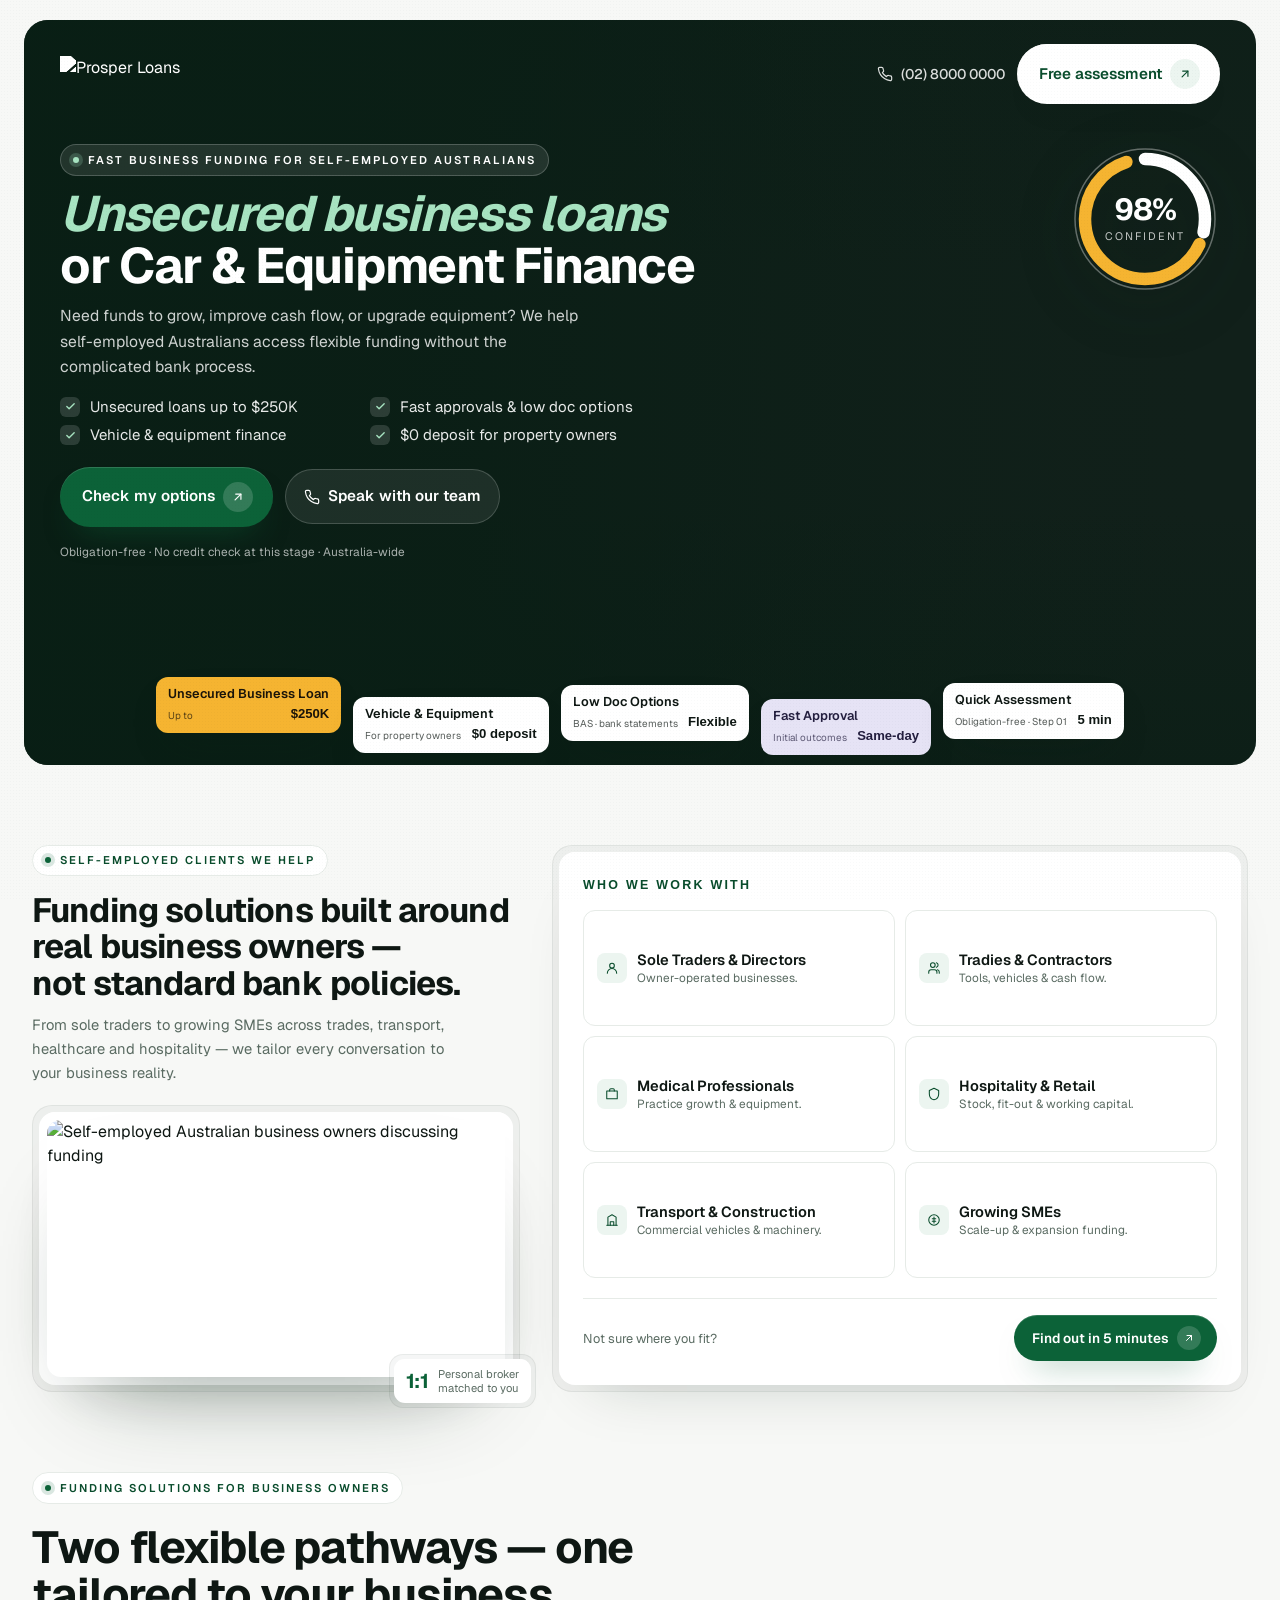
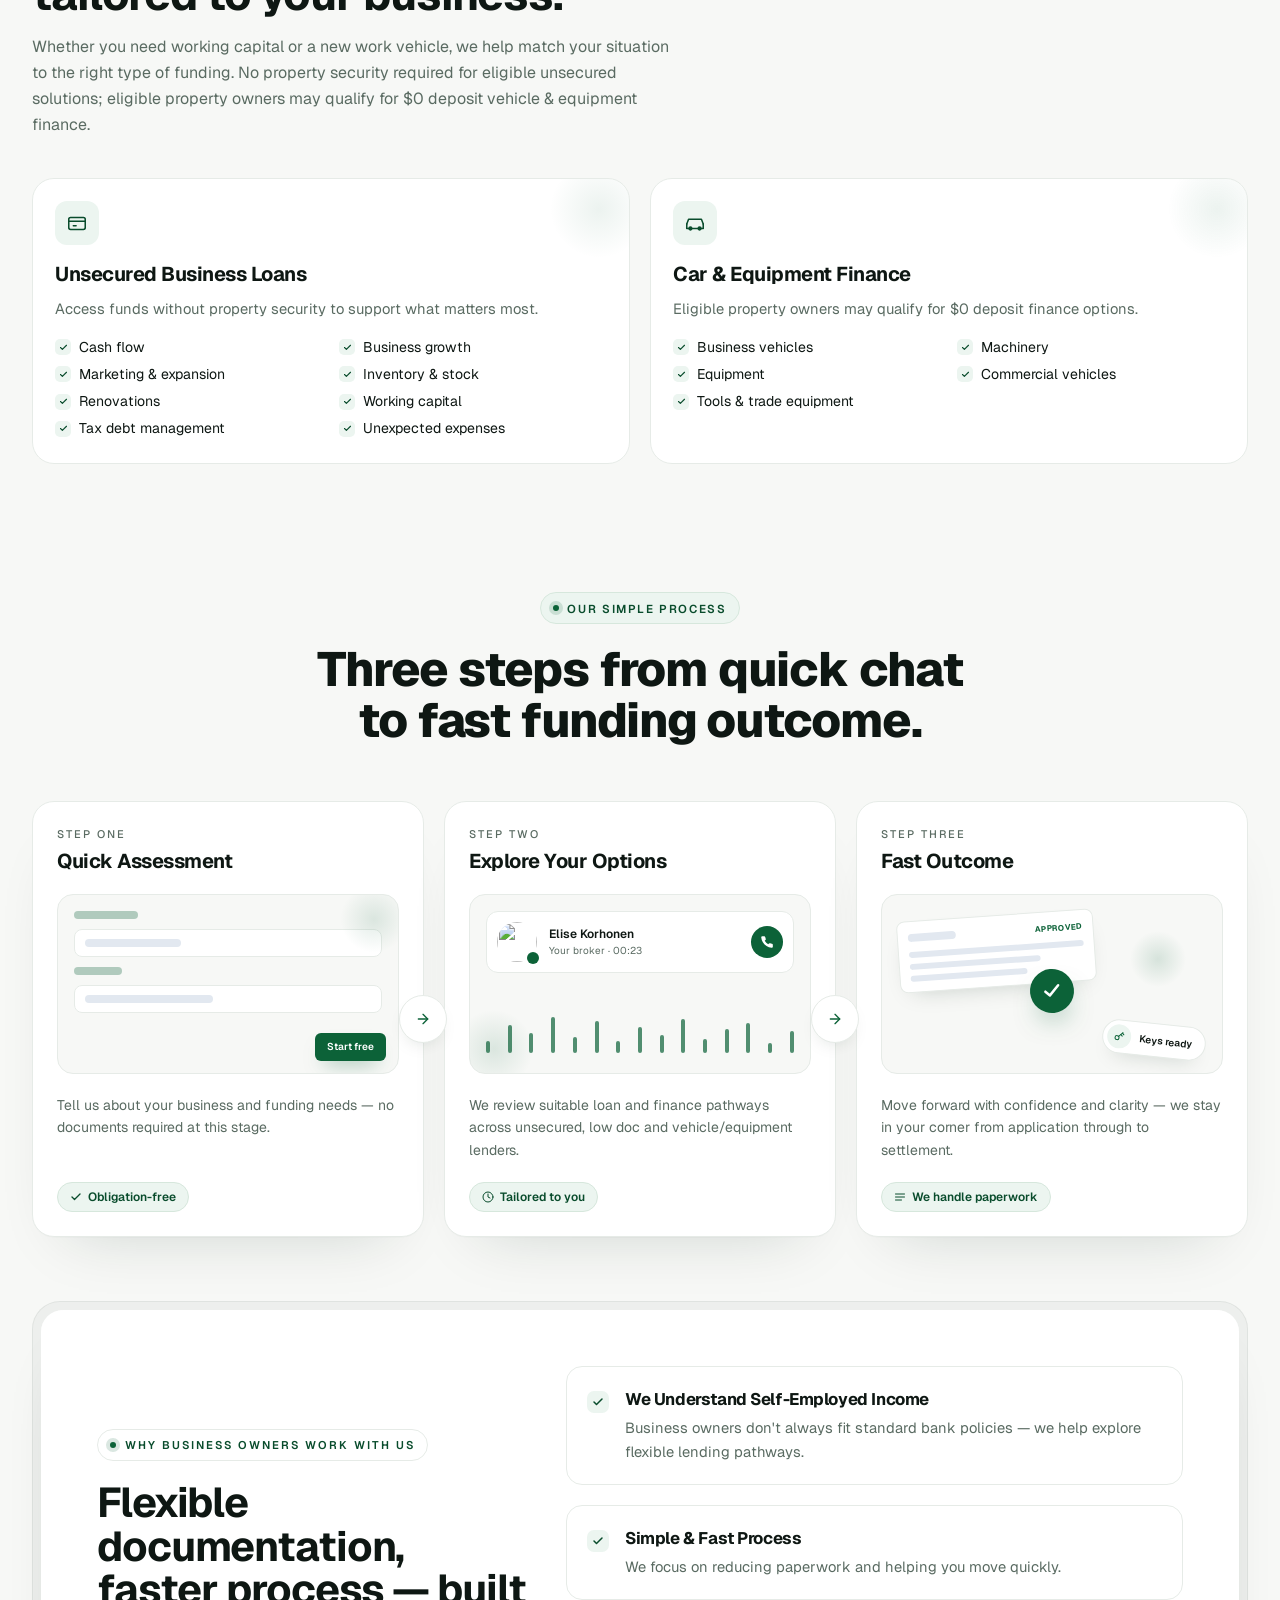
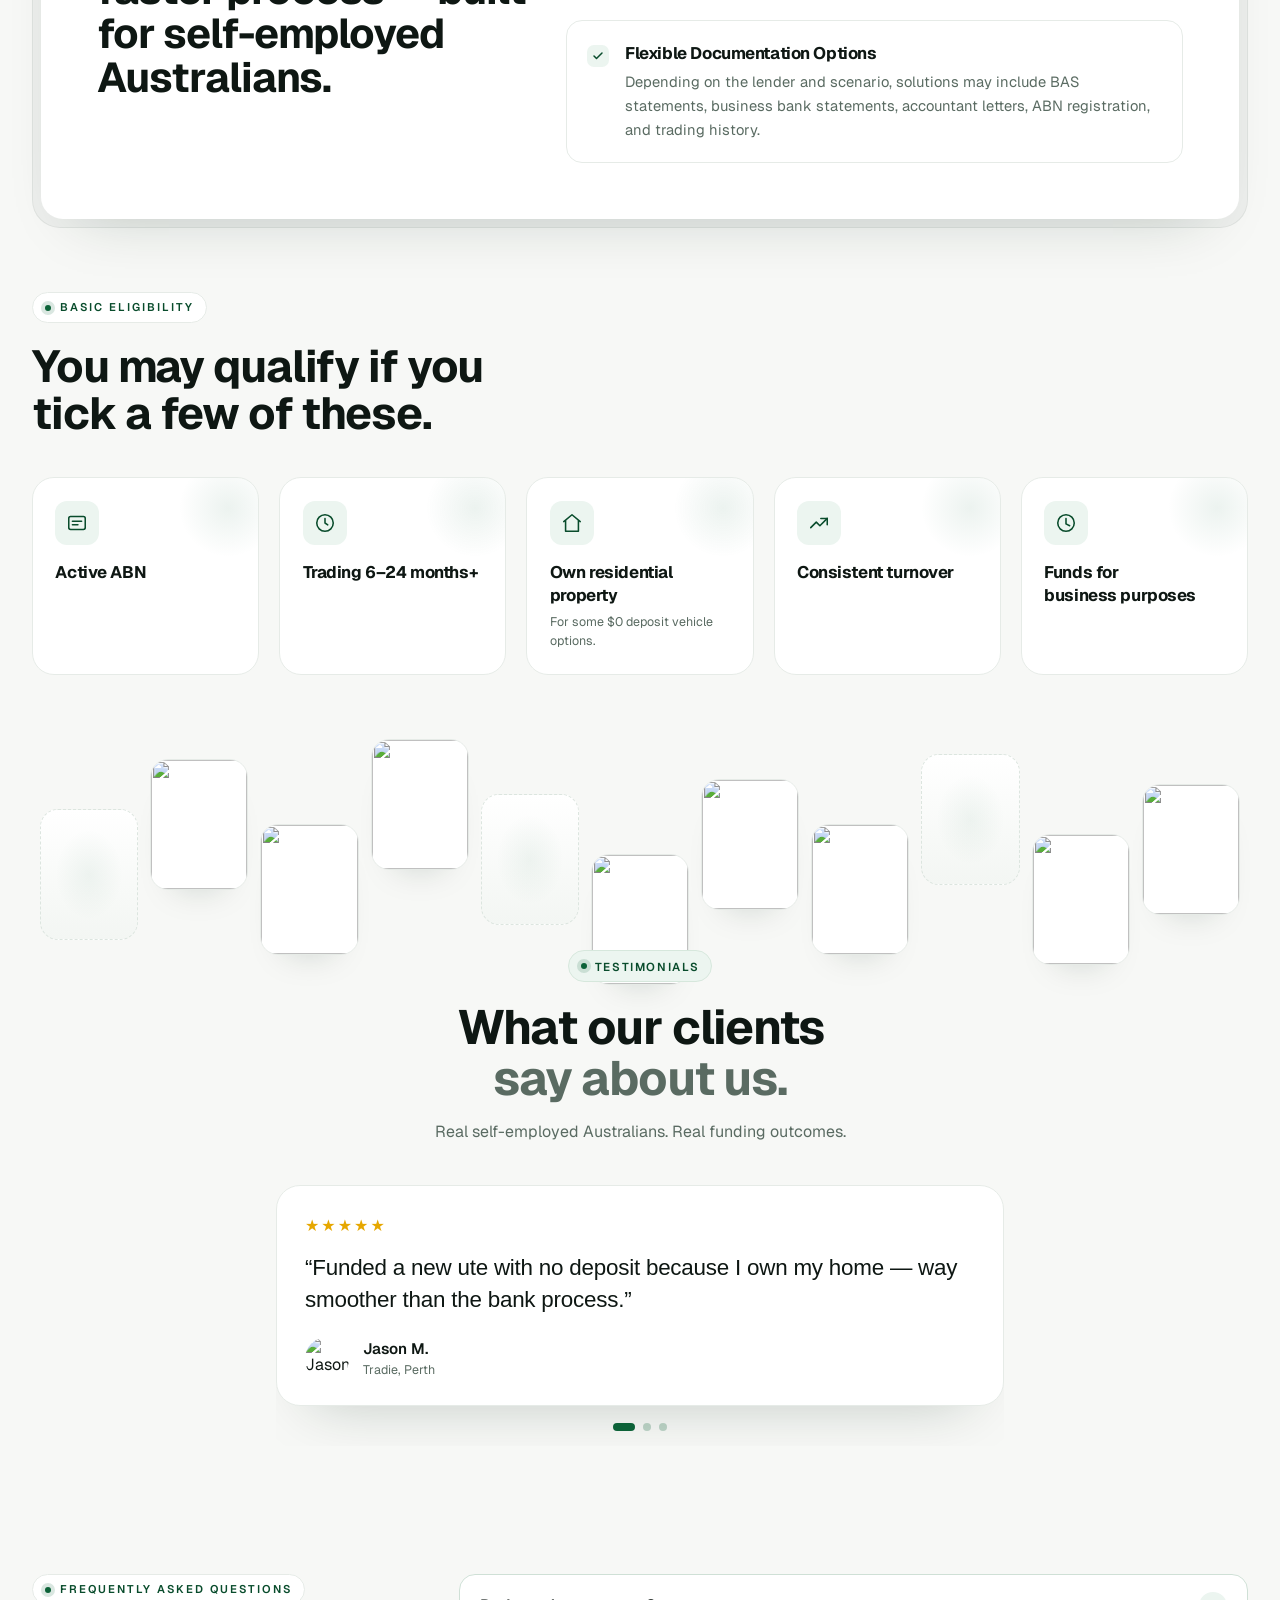
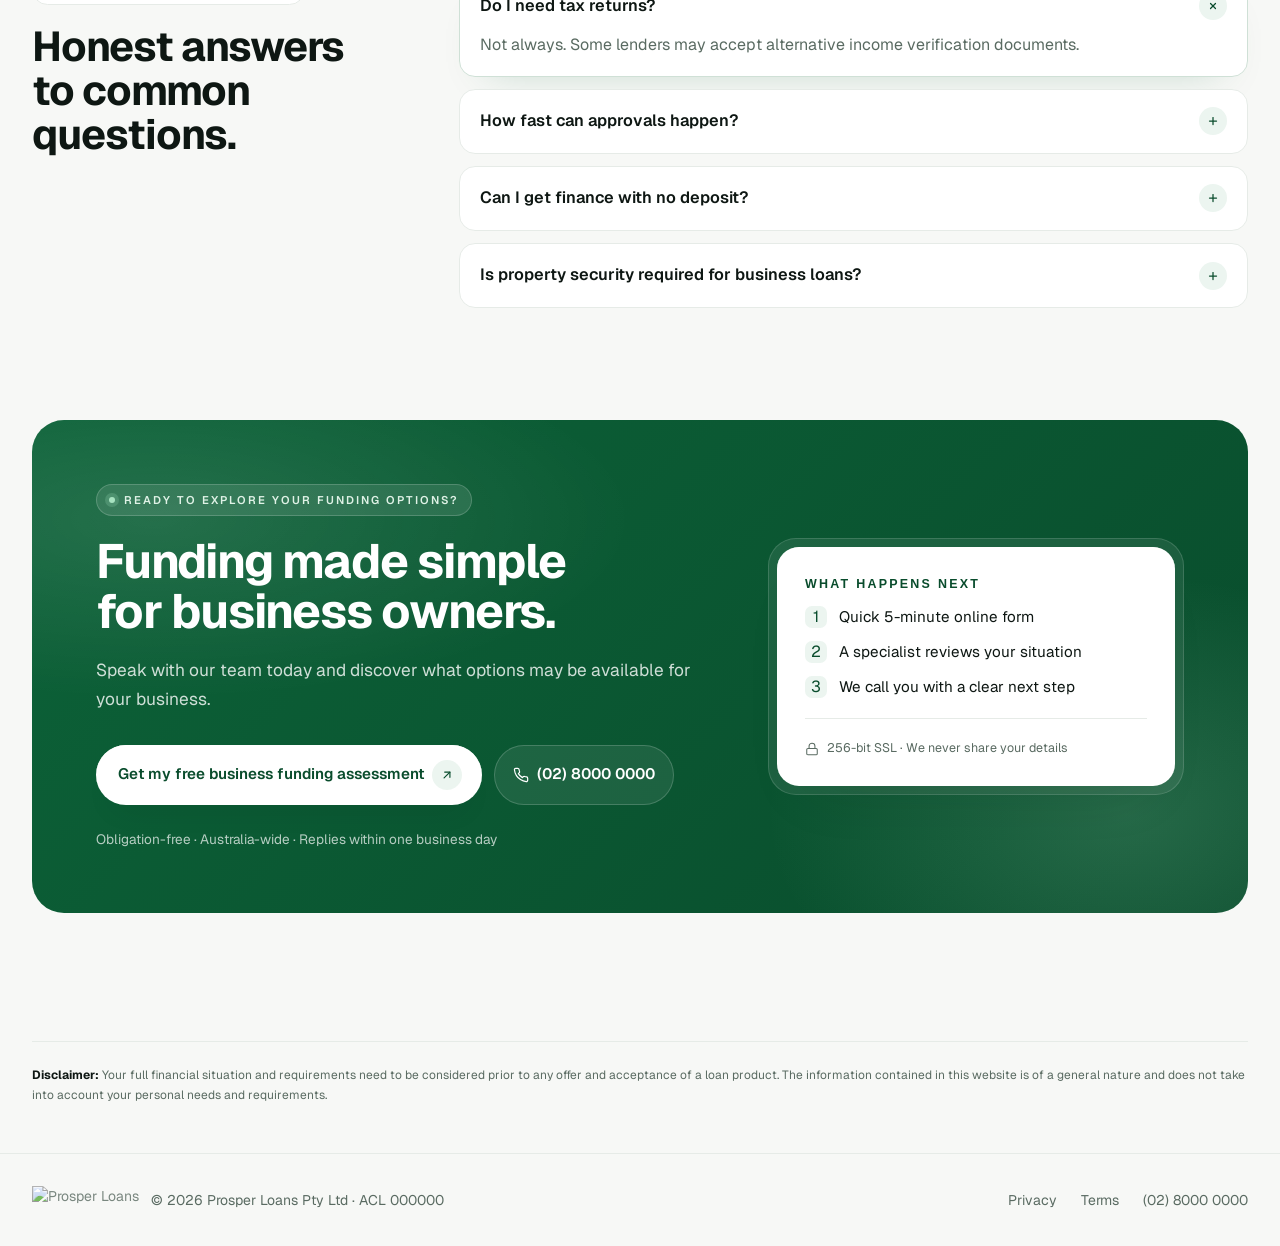
==== commit 1fd67841: "text change" ====
--- a/business-funding.html
+++ b/business-funding.html
@@ -6,7 +6,7 @@
   <meta name="viewport" content="width=device-width, initial-scale=1.0" />
   <title>Fast Business Funding for Self-Employed Australians | Prosper Loan Experts</title>
   <meta name="description"
-    content="Unsecured business loans up to $250K plus car and equipment finance with $0 deposit for eligible property owners. Fast, flexible funding for self-employed Australians." />
+    content="Unsecured business loans plus car and equipment finance with $0 deposit for eligible property owners. Fast, flexible funding for self-employed Australians." />
   <meta name="robots" content="index, follow" />
   <link rel="canonical" href="https://prosperloan.com.au/business-funding" />
 
@@ -984,8 +984,7 @@
                     class="sm:hidden">Business funding</span></span>
                 <h1
                   class="font-display mt-3 text-[1.95rem] sm:text-[2.5rem] lg:text-[3.1rem] leading-[1.04] font-bold text-white">
-                  <span class="italic" style="color:#a7e3c1">Unsecured Business Loans</span> Up To $250K + Car &amp;
-                  Equipment Finance.
+                  <span class="italic" style="color:#a7e3c1">Unsecured business loans</span> or Car &amp; Equipment Finance
                 </h1>
                 <p class="mt-3 text-[.92rem] sm:text-[.98rem] text-white/80 max-w-[54ch] leading-relaxed">
                   Need funds to grow, improve cash flow, or upgrade equipment? We help self-employed Australians access
@@ -1284,16 +1283,49 @@
                 <path d="M8 15h3" />
               </svg></div>
             <h3 class="font-display text-[1.25rem] font-bold leading-snug">Unsecured Business Loans</h3>
-            <p class="text-[.92rem] text-[color:var(--muted)] mt-2 leading-relaxed">Access funds without property security to support what matters most.</p>
+            <p class="text-[.92rem] text-[color:var(--muted)] mt-2 leading-relaxed">Access funds without property
+              security to support what matters most.</p>
             <ul class="mt-4 grid sm:grid-cols-2 gap-x-4 gap-y-1.5 text-[.88rem] text-[color:var(--ink)]">
-              <li class="flex items-center gap-2"><span class="check" style="width:16px;height:16px;border-radius:5px;"><svg width="9" height="9" viewBox="0 0 24 24" fill="none" stroke="currentColor" stroke-width="3" stroke-linecap="round" stroke-linejoin="round"><polyline points="20 6 9 17 4 12" /></svg></span>Cash flow</li>
-              <li class="flex items-center gap-2"><span class="check" style="width:16px;height:16px;border-radius:5px;"><svg width="9" height="9" viewBox="0 0 24 24" fill="none" stroke="currentColor" stroke-width="3" stroke-linecap="round" stroke-linejoin="round"><polyline points="20 6 9 17 4 12" /></svg></span>Business growth</li>
-              <li class="flex items-center gap-2"><span class="check" style="width:16px;height:16px;border-radius:5px;"><svg width="9" height="9" viewBox="0 0 24 24" fill="none" stroke="currentColor" stroke-width="3" stroke-linecap="round" stroke-linejoin="round"><polyline points="20 6 9 17 4 12" /></svg></span>Marketing &amp; expansion</li>
-              <li class="flex items-center gap-2"><span class="check" style="width:16px;height:16px;border-radius:5px;"><svg width="9" height="9" viewBox="0 0 24 24" fill="none" stroke="currentColor" stroke-width="3" stroke-linecap="round" stroke-linejoin="round"><polyline points="20 6 9 17 4 12" /></svg></span>Inventory &amp; stock</li>
-              <li class="flex items-center gap-2"><span class="check" style="width:16px;height:16px;border-radius:5px;"><svg width="9" height="9" viewBox="0 0 24 24" fill="none" stroke="currentColor" stroke-width="3" stroke-linecap="round" stroke-linejoin="round"><polyline points="20 6 9 17 4 12" /></svg></span>Renovations</li>
-              <li class="flex items-center gap-2"><span class="check" style="width:16px;height:16px;border-radius:5px;"><svg width="9" height="9" viewBox="0 0 24 24" fill="none" stroke="currentColor" stroke-width="3" stroke-linecap="round" stroke-linejoin="round"><polyline points="20 6 9 17 4 12" /></svg></span>Working capital</li>
-              <li class="flex items-center gap-2"><span class="check" style="width:16px;height:16px;border-radius:5px;"><svg width="9" height="9" viewBox="0 0 24 24" fill="none" stroke="currentColor" stroke-width="3" stroke-linecap="round" stroke-linejoin="round"><polyline points="20 6 9 17 4 12" /></svg></span>Tax debt management</li>
-              <li class="flex items-center gap-2"><span class="check" style="width:16px;height:16px;border-radius:5px;"><svg width="9" height="9" viewBox="0 0 24 24" fill="none" stroke="currentColor" stroke-width="3" stroke-linecap="round" stroke-linejoin="round"><polyline points="20 6 9 17 4 12" /></svg></span>Unexpected expenses</li>
+              <li class="flex items-center gap-2"><span class="check"
+                  style="width:16px;height:16px;border-radius:5px;"><svg width="9" height="9" viewBox="0 0 24 24"
+                    fill="none" stroke="currentColor" stroke-width="3" stroke-linecap="round" stroke-linejoin="round">
+                    <polyline points="20 6 9 17 4 12" />
+                  </svg></span>Cash flow</li>
+              <li class="flex items-center gap-2"><span class="check"
+                  style="width:16px;height:16px;border-radius:5px;"><svg width="9" height="9" viewBox="0 0 24 24"
+                    fill="none" stroke="currentColor" stroke-width="3" stroke-linecap="round" stroke-linejoin="round">
+                    <polyline points="20 6 9 17 4 12" />
+                  </svg></span>Business growth</li>
+              <li class="flex items-center gap-2"><span class="check"
+                  style="width:16px;height:16px;border-radius:5px;"><svg width="9" height="9" viewBox="0 0 24 24"
+                    fill="none" stroke="currentColor" stroke-width="3" stroke-linecap="round" stroke-linejoin="round">
+                    <polyline points="20 6 9 17 4 12" />
+                  </svg></span>Marketing &amp; expansion</li>
+              <li class="flex items-center gap-2"><span class="check"
+                  style="width:16px;height:16px;border-radius:5px;"><svg width="9" height="9" viewBox="0 0 24 24"
+                    fill="none" stroke="currentColor" stroke-width="3" stroke-linecap="round" stroke-linejoin="round">
+                    <polyline points="20 6 9 17 4 12" />
+                  </svg></span>Inventory &amp; stock</li>
+              <li class="flex items-center gap-2"><span class="check"
+                  style="width:16px;height:16px;border-radius:5px;"><svg width="9" height="9" viewBox="0 0 24 24"
+                    fill="none" stroke="currentColor" stroke-width="3" stroke-linecap="round" stroke-linejoin="round">
+                    <polyline points="20 6 9 17 4 12" />
+                  </svg></span>Renovations</li>
+              <li class="flex items-center gap-2"><span class="check"
+                  style="width:16px;height:16px;border-radius:5px;"><svg width="9" height="9" viewBox="0 0 24 24"
+                    fill="none" stroke="currentColor" stroke-width="3" stroke-linecap="round" stroke-linejoin="round">
+                    <polyline points="20 6 9 17 4 12" />
+                  </svg></span>Working capital</li>
+              <li class="flex items-center gap-2"><span class="check"
+                  style="width:16px;height:16px;border-radius:5px;"><svg width="9" height="9" viewBox="0 0 24 24"
+                    fill="none" stroke="currentColor" stroke-width="3" stroke-linecap="round" stroke-linejoin="round">
+                    <polyline points="20 6 9 17 4 12" />
+                  </svg></span>Tax debt management</li>
+              <li class="flex items-center gap-2"><span class="check"
+                  style="width:16px;height:16px;border-radius:5px;"><svg width="9" height="9" viewBox="0 0 24 24"
+                    fill="none" stroke="currentColor" stroke-width="3" stroke-linecap="round" stroke-linejoin="round">
+                    <polyline points="20 6 9 17 4 12" />
+                  </svg></span>Unexpected expenses</li>
             </ul>
           </article>
           <article class="elig flex flex-col">
@@ -1305,13 +1337,34 @@
                 <circle cx="17" cy="18" r="1.5" />
               </svg></div>
             <h3 class="font-display text-[1.25rem] font-bold leading-snug">Car &amp; Equipment Finance</h3>
-            <p class="text-[.92rem] text-[color:var(--muted)] mt-2 leading-relaxed">Eligible property owners may qualify for $0 deposit finance options.</p>
+            <p class="text-[.92rem] text-[color:var(--muted)] mt-2 leading-relaxed">Eligible property owners may qualify
+              for $0 deposit finance options.</p>
             <ul class="mt-4 grid sm:grid-cols-2 gap-x-4 gap-y-1.5 text-[.88rem] text-[color:var(--ink)]">
-              <li class="flex items-center gap-2"><span class="check" style="width:16px;height:16px;border-radius:5px;"><svg width="9" height="9" viewBox="0 0 24 24" fill="none" stroke="currentColor" stroke-width="3" stroke-linecap="round" stroke-linejoin="round"><polyline points="20 6 9 17 4 12" /></svg></span>Business vehicles</li>
-              <li class="flex items-center gap-2"><span class="check" style="width:16px;height:16px;border-radius:5px;"><svg width="9" height="9" viewBox="0 0 24 24" fill="none" stroke="currentColor" stroke-width="3" stroke-linecap="round" stroke-linejoin="round"><polyline points="20 6 9 17 4 12" /></svg></span>Machinery</li>
-              <li class="flex items-center gap-2"><span class="check" style="width:16px;height:16px;border-radius:5px;"><svg width="9" height="9" viewBox="0 0 24 24" fill="none" stroke="currentColor" stroke-width="3" stroke-linecap="round" stroke-linejoin="round"><polyline points="20 6 9 17 4 12" /></svg></span>Equipment</li>
-              <li class="flex items-center gap-2"><span class="check" style="width:16px;height:16px;border-radius:5px;"><svg width="9" height="9" viewBox="0 0 24 24" fill="none" stroke="currentColor" stroke-width="3" stroke-linecap="round" stroke-linejoin="round"><polyline points="20 6 9 17 4 12" /></svg></span>Commercial vehicles</li>
-              <li class="flex items-center gap-2 sm:col-span-2"><span class="check" style="width:16px;height:16px;border-radius:5px;"><svg width="9" height="9" viewBox="0 0 24 24" fill="none" stroke="currentColor" stroke-width="3" stroke-linecap="round" stroke-linejoin="round"><polyline points="20 6 9 17 4 12" /></svg></span>Tools &amp; trade equipment</li>
+              <li class="flex items-center gap-2"><span class="check"
+                  style="width:16px;height:16px;border-radius:5px;"><svg width="9" height="9" viewBox="0 0 24 24"
+                    fill="none" stroke="currentColor" stroke-width="3" stroke-linecap="round" stroke-linejoin="round">
+                    <polyline points="20 6 9 17 4 12" />
+                  </svg></span>Business vehicles</li>
+              <li class="flex items-center gap-2"><span class="check"
+                  style="width:16px;height:16px;border-radius:5px;"><svg width="9" height="9" viewBox="0 0 24 24"
+                    fill="none" stroke="currentColor" stroke-width="3" stroke-linecap="round" stroke-linejoin="round">
+                    <polyline points="20 6 9 17 4 12" />
+                  </svg></span>Machinery</li>
+              <li class="flex items-center gap-2"><span class="check"
+                  style="width:16px;height:16px;border-radius:5px;"><svg width="9" height="9" viewBox="0 0 24 24"
+                    fill="none" stroke="currentColor" stroke-width="3" stroke-linecap="round" stroke-linejoin="round">
+                    <polyline points="20 6 9 17 4 12" />
+                  </svg></span>Equipment</li>
+              <li class="flex items-center gap-2"><span class="check"
+                  style="width:16px;height:16px;border-radius:5px;"><svg width="9" height="9" viewBox="0 0 24 24"
+                    fill="none" stroke="currentColor" stroke-width="3" stroke-linecap="round" stroke-linejoin="round">
+                    <polyline points="20 6 9 17 4 12" />
+                  </svg></span>Commercial vehicles</li>
+              <li class="flex items-center gap-2 sm:col-span-2"><span class="check"
+                  style="width:16px;height:16px;border-radius:5px;"><svg width="9" height="9" viewBox="0 0 24 24"
+                    fill="none" stroke="currentColor" stroke-width="3" stroke-linecap="round" stroke-linejoin="round">
+                    <polyline points="20 6 9 17 4 12" />
+                  </svg></span>Tools &amp; trade equipment</li>
             </ul>
           </article>
         </div>
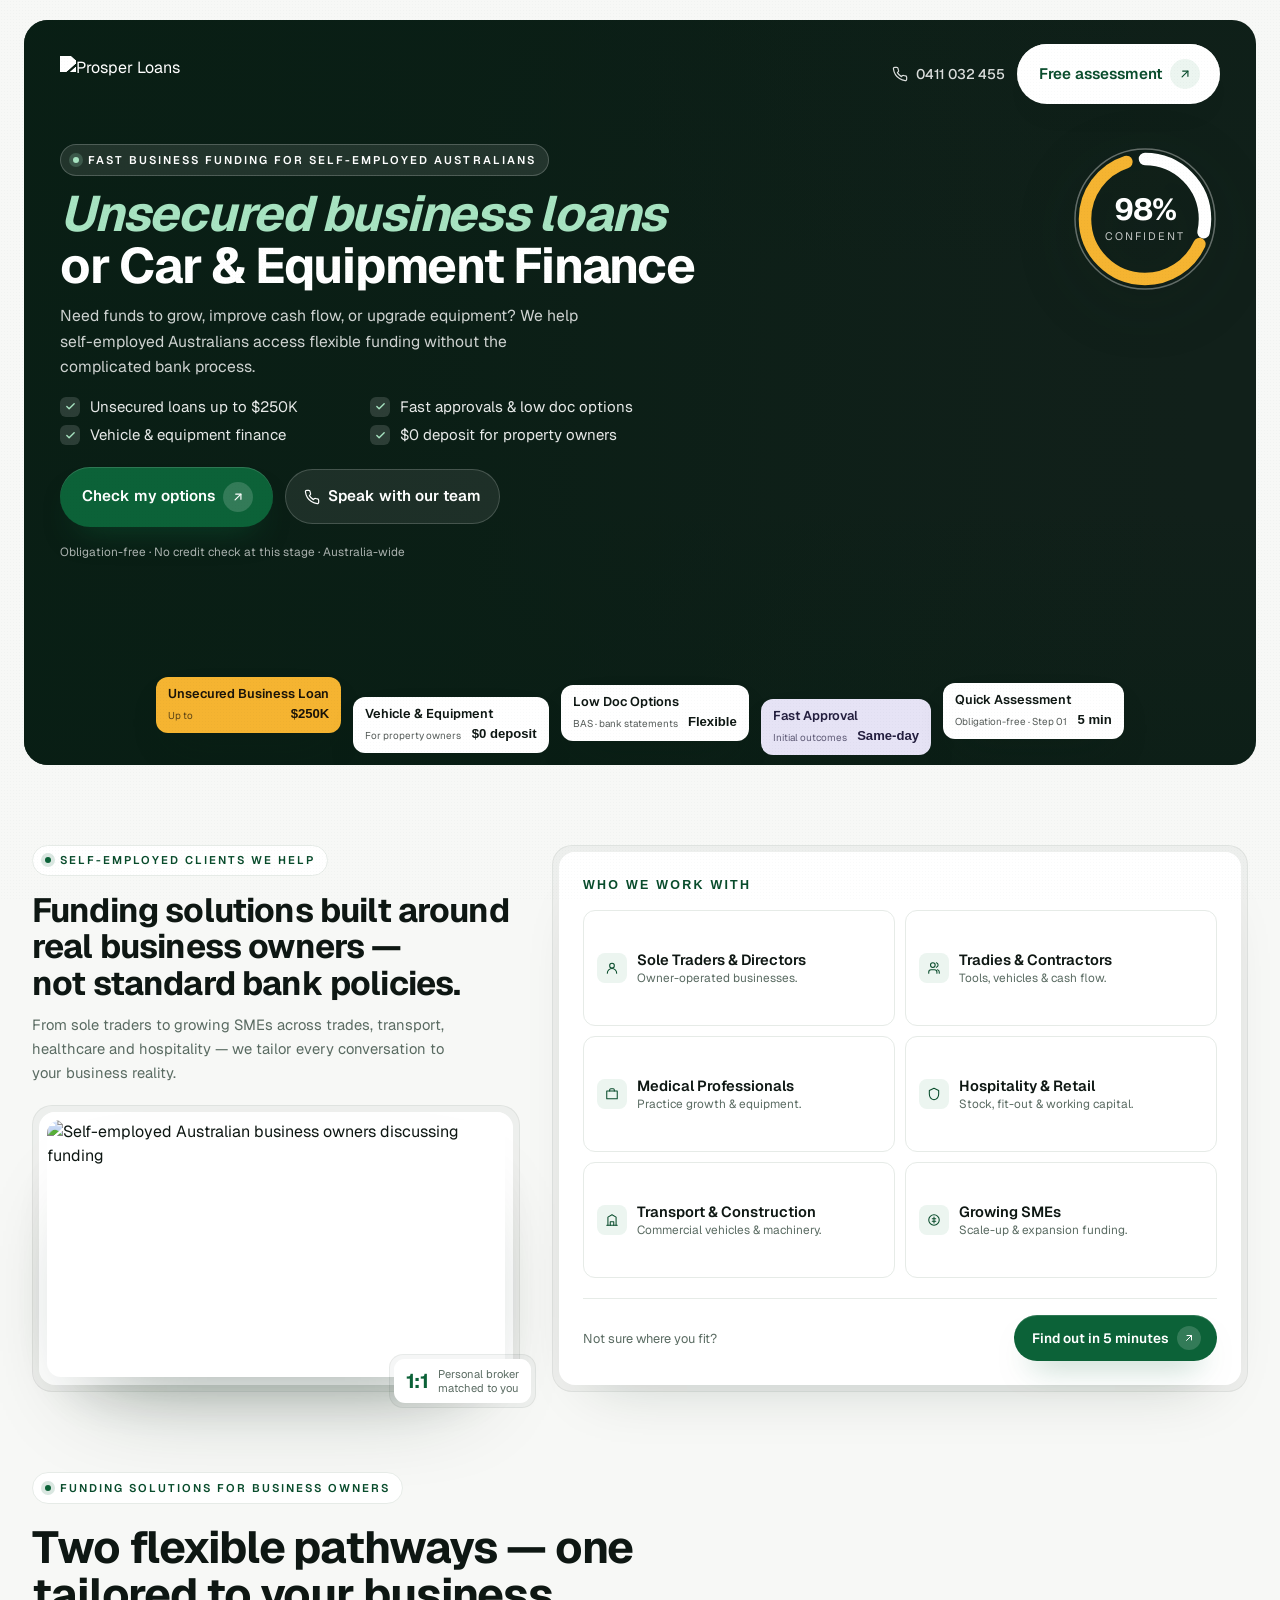
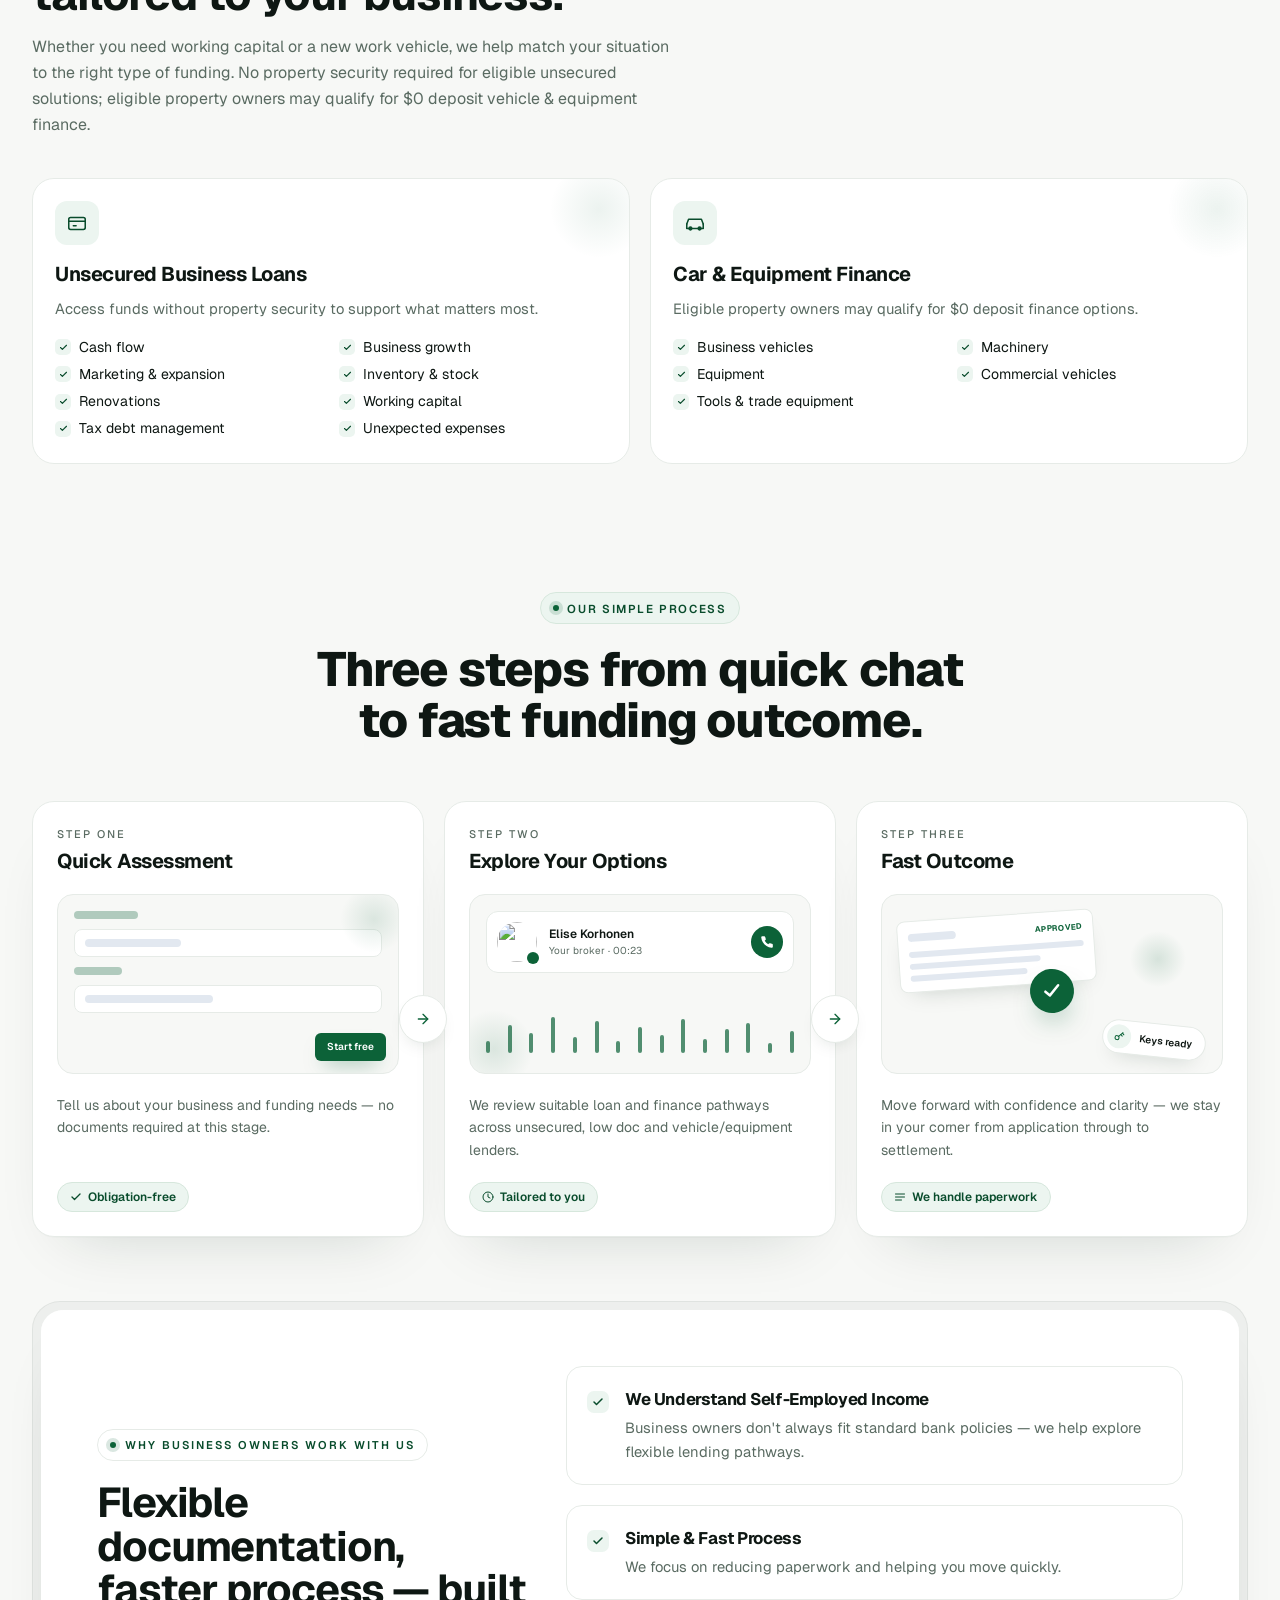
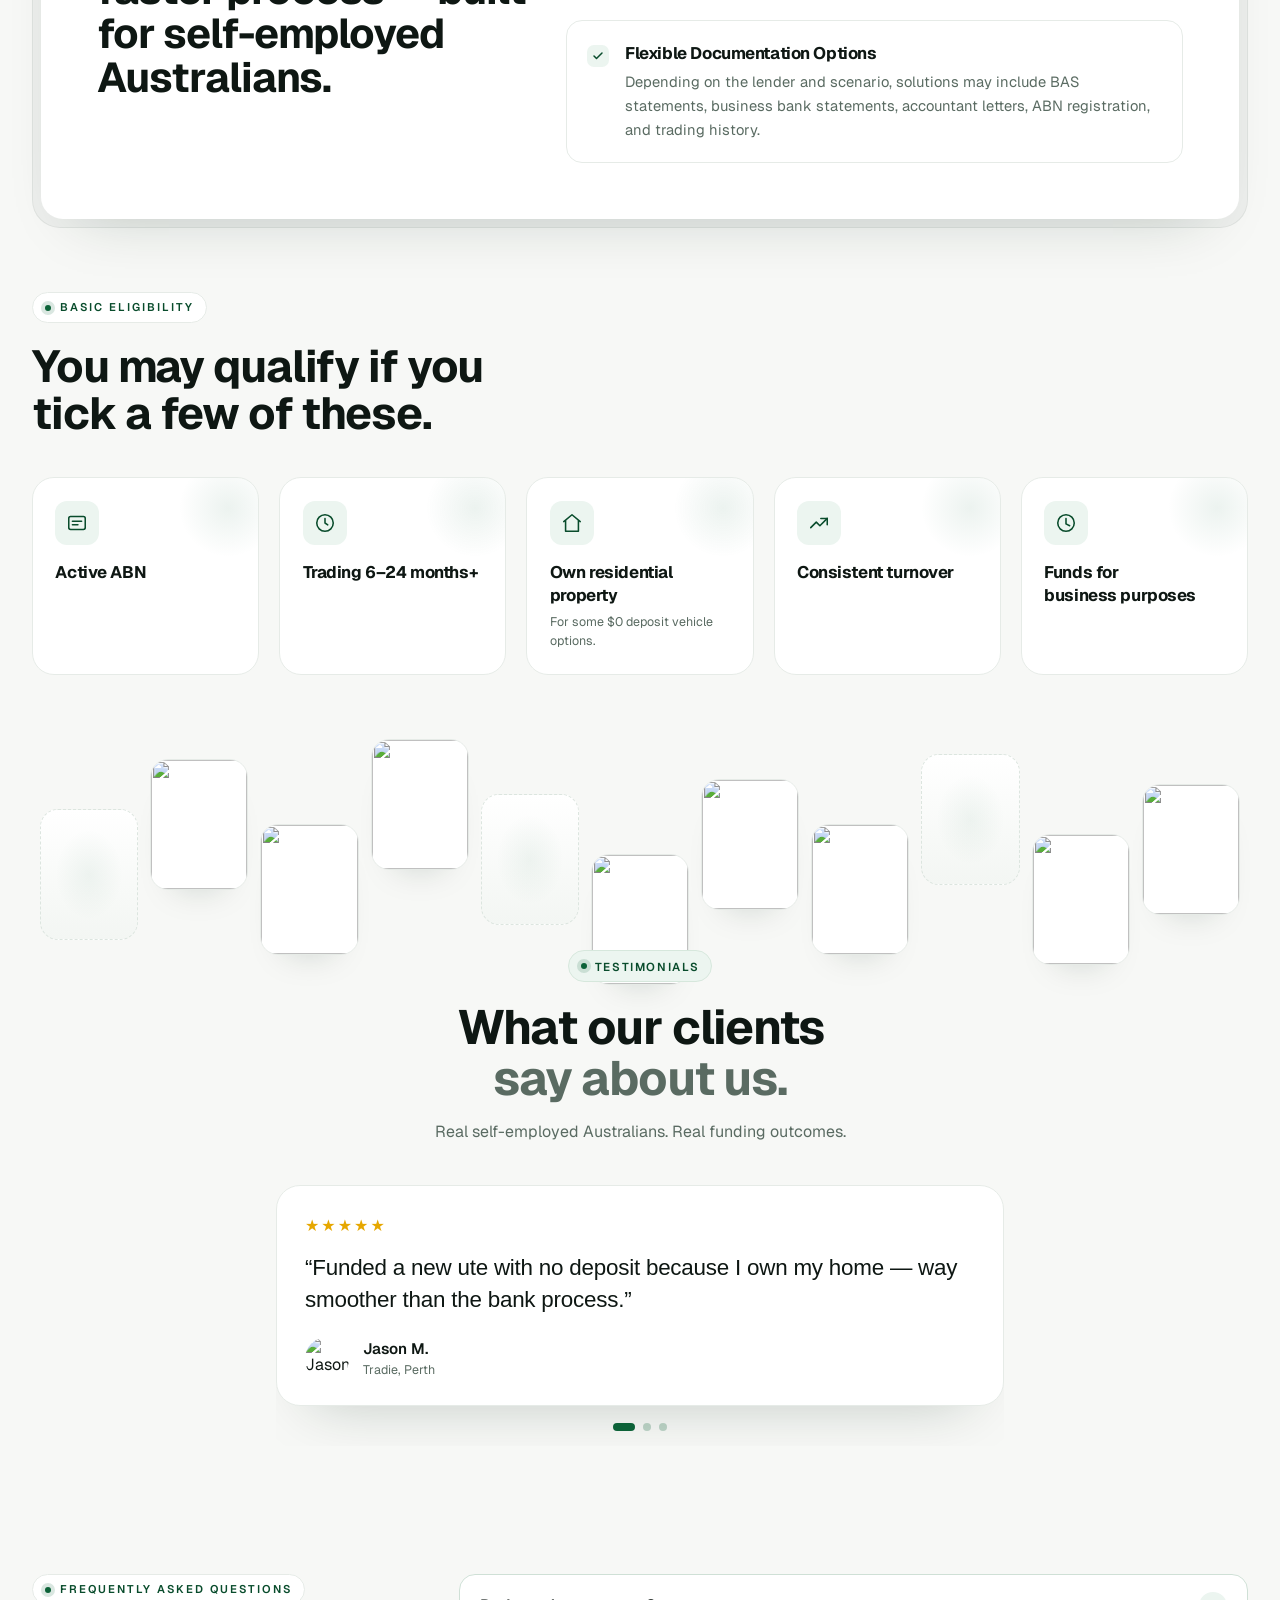
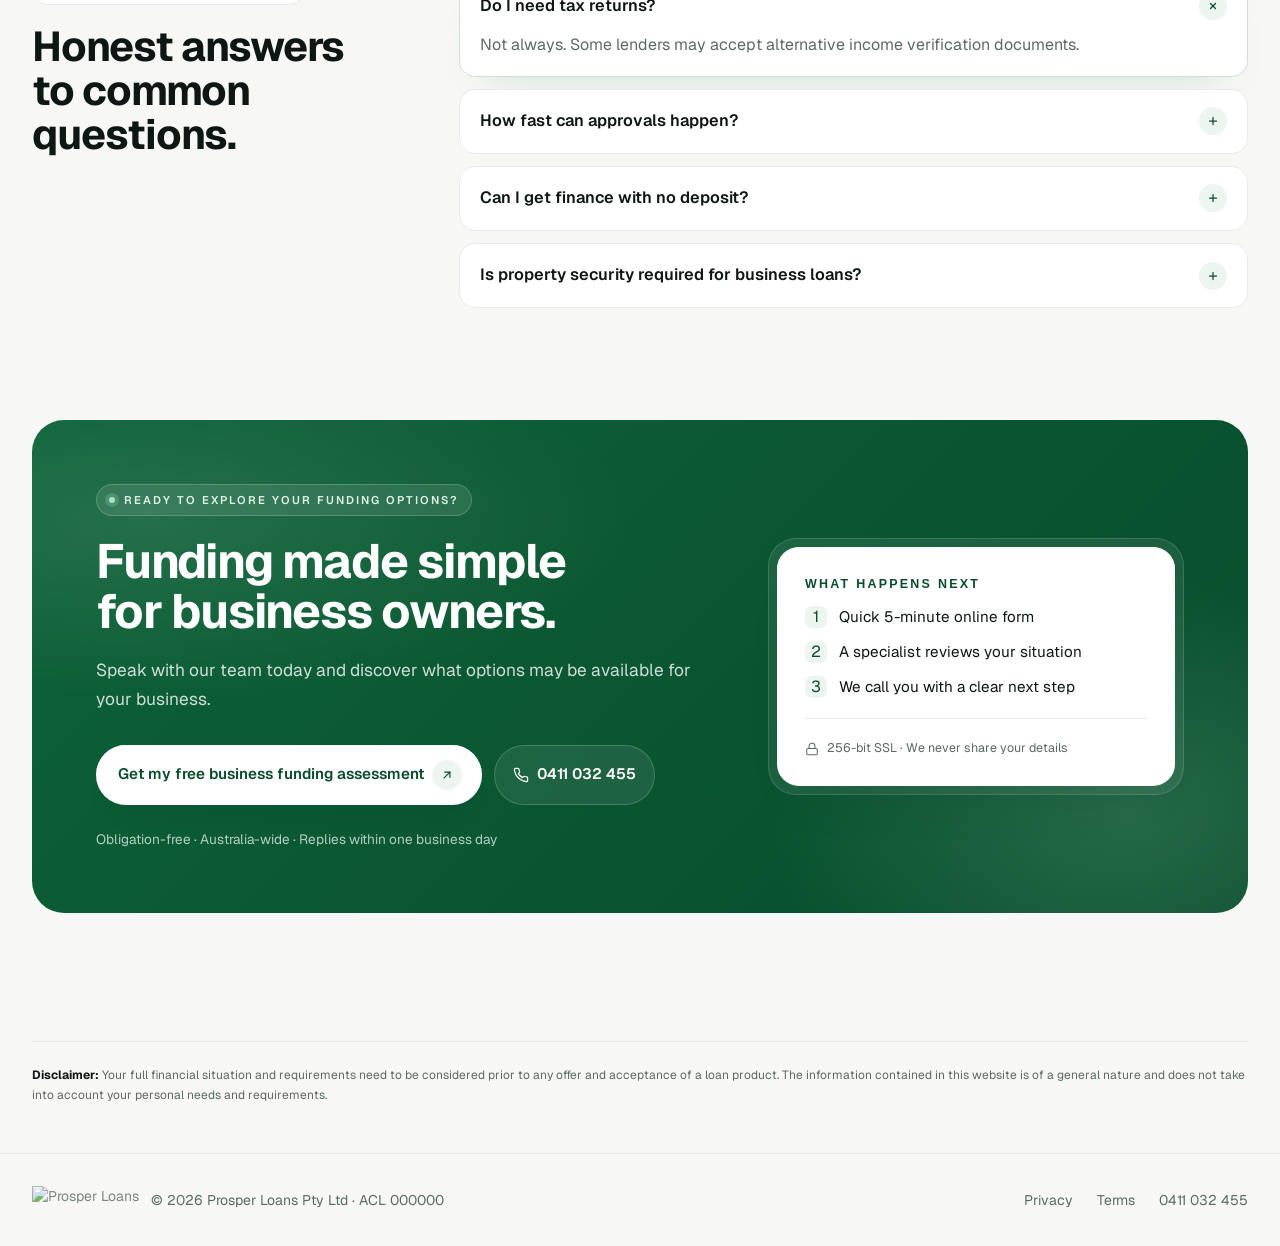
==== commit a5b03da7: "Update phone number to new contact for business inquiries across multiple pages" ====
--- a/business-funding.html
+++ b/business-funding.html
@@ -950,14 +950,14 @@
                   alt="Prosper Loans" class="h-9 w-auto brightness-0 invert" />
               </a>
               <div class="flex items-center gap-3">
-                <a href="tel:+61280000000"
+                <a href="tel:+61411032455"
                   class="hidden sm:inline-flex items-center gap-2 text-sm font-medium text-white/85 hover:text-white">
                   <svg width="16" height="16" viewBox="0 0 24 24" fill="none" stroke="currentColor" stroke-width="1.8"
                     stroke-linecap="round" stroke-linejoin="round">
                     <path
                       d="M22 16.92v3a2 2 0 0 1-2.18 2 19.79 19.79 0 0 1-8.63-3.07 19.5 19.5 0 0 1-6-6A19.79 19.79 0 0 1 2.12 4.18 2 2 0 0 1 4.11 2h3a2 2 0 0 1 2 1.72c.13.96.36 1.9.7 2.81a2 2 0 0 1-.45 2.11L8.09 9.91a16 16 0 0 0 6 6l1.27-1.27a2 2 0 0 1 2.11-.45c.91.34 1.85.57 2.81.7A2 2 0 0 1 22 16.92z" />
                   </svg>
-                  (02) 8000 0000
+                  0411 032 455
                 </a>
                 <a href="#assessment" class="btn btn-white whitespace-nowrap"><span class="hidden sm:inline">Free
                     assessment</span><span class="sm:hidden">Apply</span>
@@ -1027,7 +1027,7 @@
                         <path d="M8 7h9v9" />
                       </svg></span>
                   </a>
-                  <a href="tel:+61280000000" class="btn-ghost btn-ghost-dark">
+                  <a href="tel:+61411032455" class="btn-ghost btn-ghost-dark">
                     <svg width="16" height="16" viewBox="0 0 24 24" fill="none" stroke="currentColor" stroke-width="1.8"
                       stroke-linecap="round" stroke-linejoin="round">
                       <path
@@ -1893,13 +1893,13 @@
                     </svg>
                   </span>
                 </a>
-                <a href="tel:+61280000000" class="btn-ghost btn-ghost-dark">
+                <a href="tel:+61411032455" class="btn-ghost btn-ghost-dark">
                   <svg width="16" height="16" viewBox="0 0 24 24" fill="none" stroke="currentColor" stroke-width="1.8"
                     stroke-linecap="round" stroke-linejoin="round">
                     <path
                       d="M22 16.92v3a2 2 0 0 1-2.18 2 19.79 19.79 0 0 1-8.63-3.07 19.5 19.5 0 0 1-6-6A19.79 19.79 0 0 1 2.12 4.18 2 2 0 0 1 4.11 2h3a2 2 0 0 1 2 1.72c.13.96.36 1.9.7 2.81a2 2 0 0 1-.45 2.11L8.09 9.91a16 16 0 0 0 6 6l1.27-1.27a2 2 0 0 1 2.11-.45c.91.34 1.85.57 2.81.7A2 2 0 0 1 22 16.92z" />
                   </svg>
-                  (02) 8000 0000
+                  0411 032 455
                 </a>
               </div>
 
@@ -1961,7 +1961,7 @@
       <div class="flex items-center gap-6">
         <a href="/privacy" class="hover:text-[color:var(--brand)]">Privacy</a>
         <a href="/terms" class="hover:text-[color:var(--brand)]">Terms</a>
-        <a href="tel:+61280000000" class="hover:text-[color:var(--brand)]">(02) 8000 0000</a>
+        <a href="tel:+61411032455" class="hover:text-[color:var(--brand)]">0411 032 455</a>
       </div>
     </div>
   </footer>
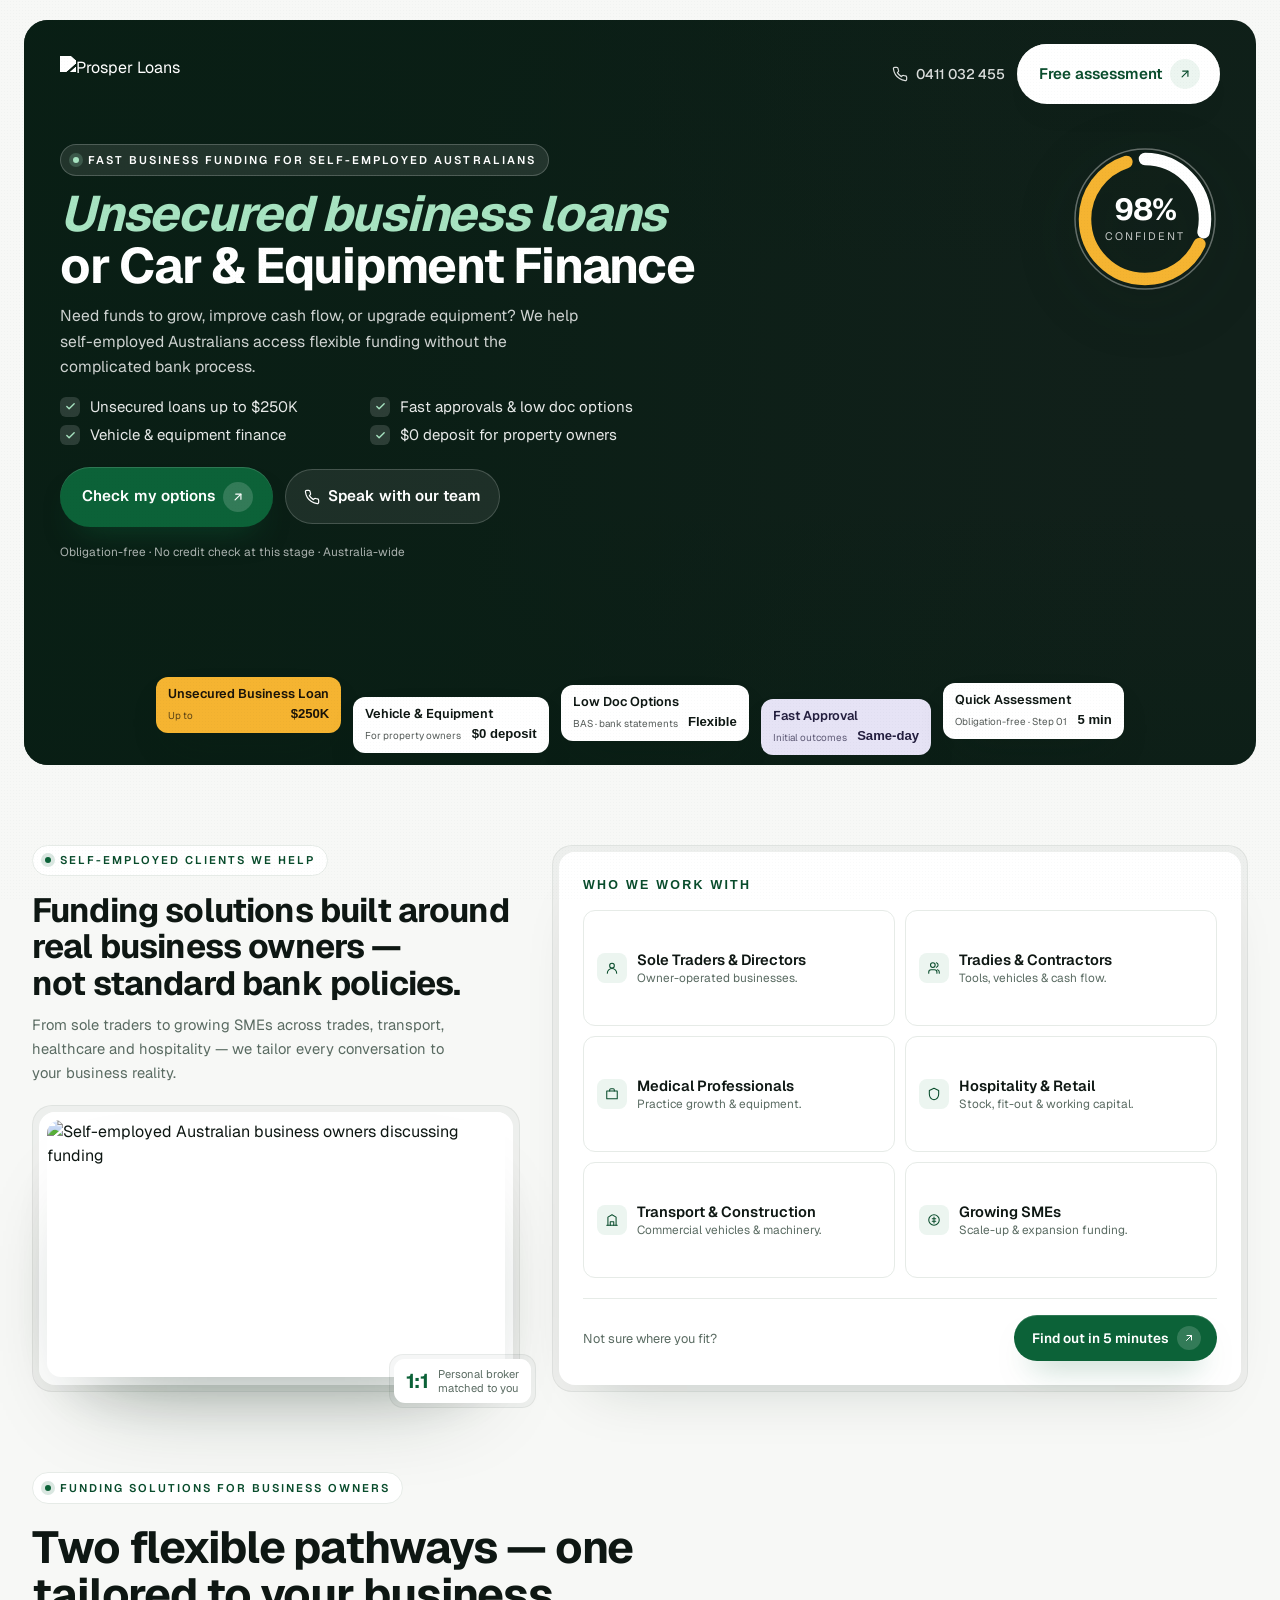
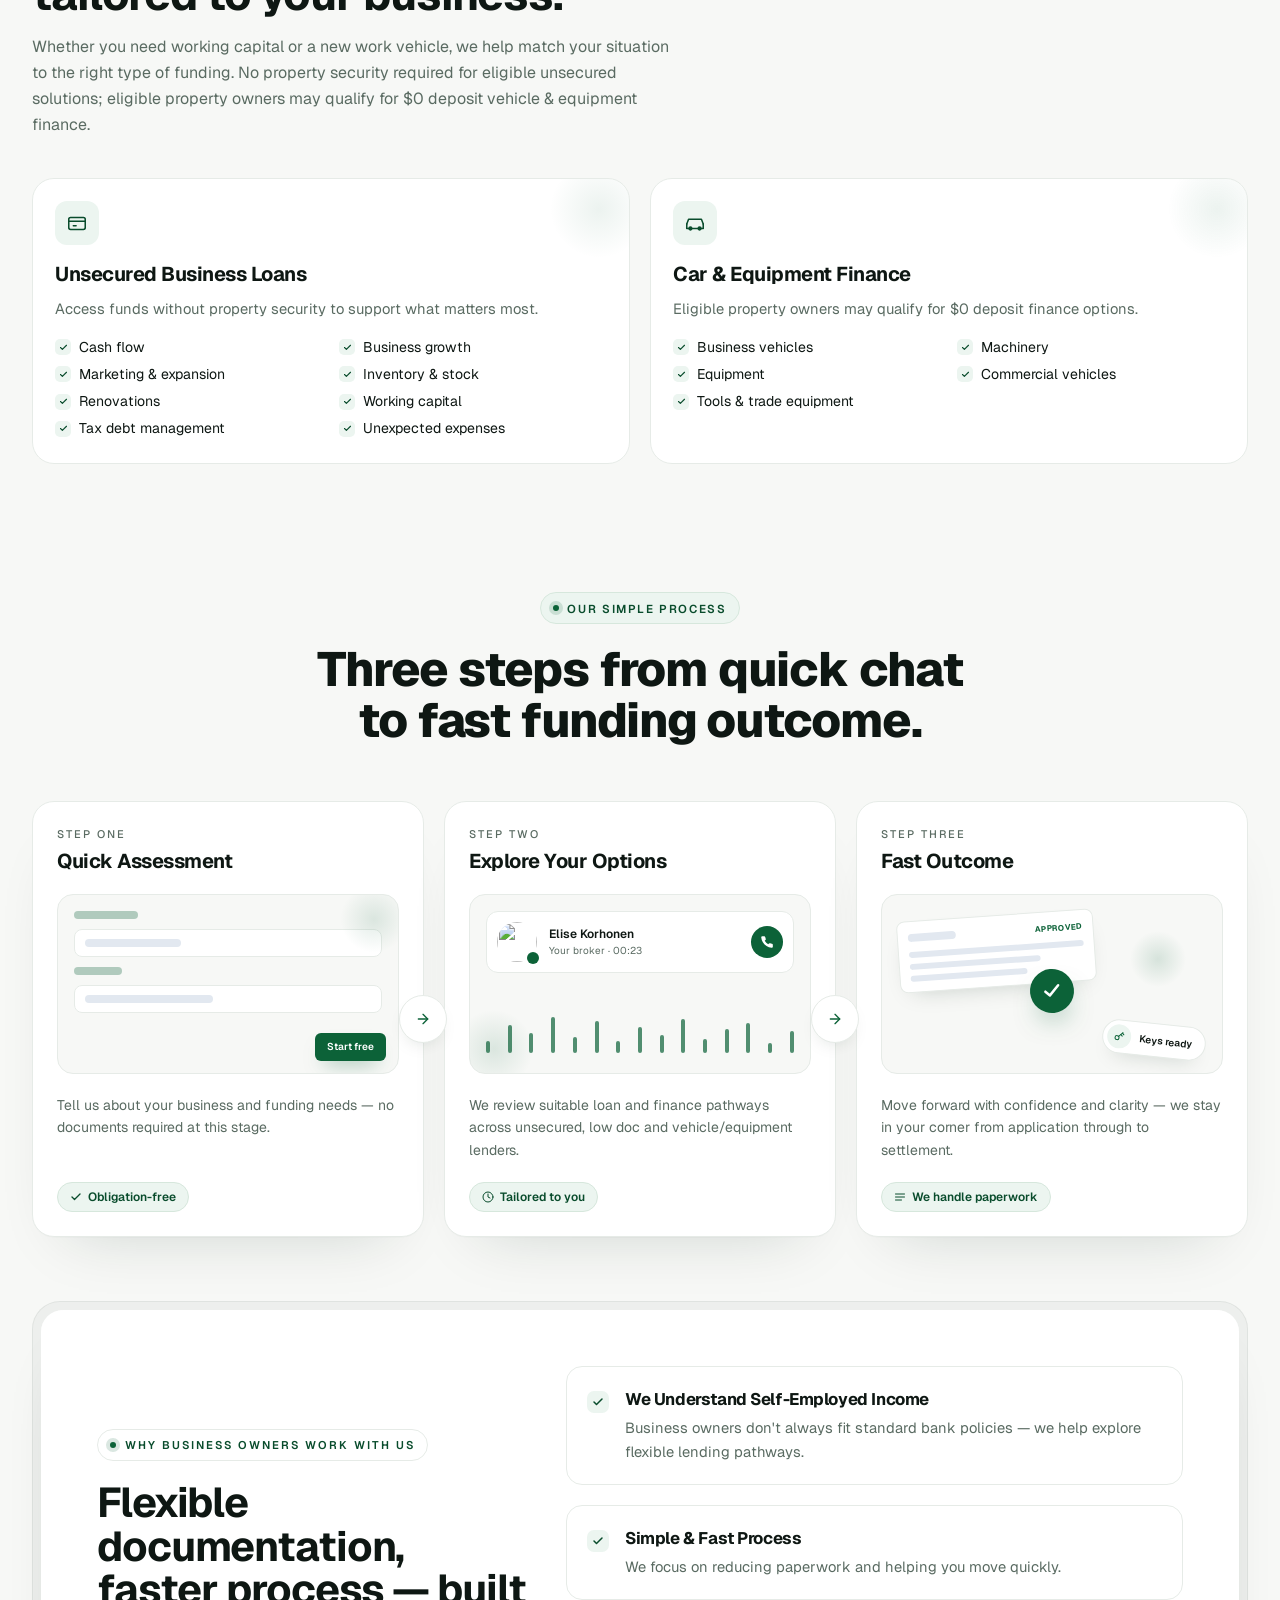
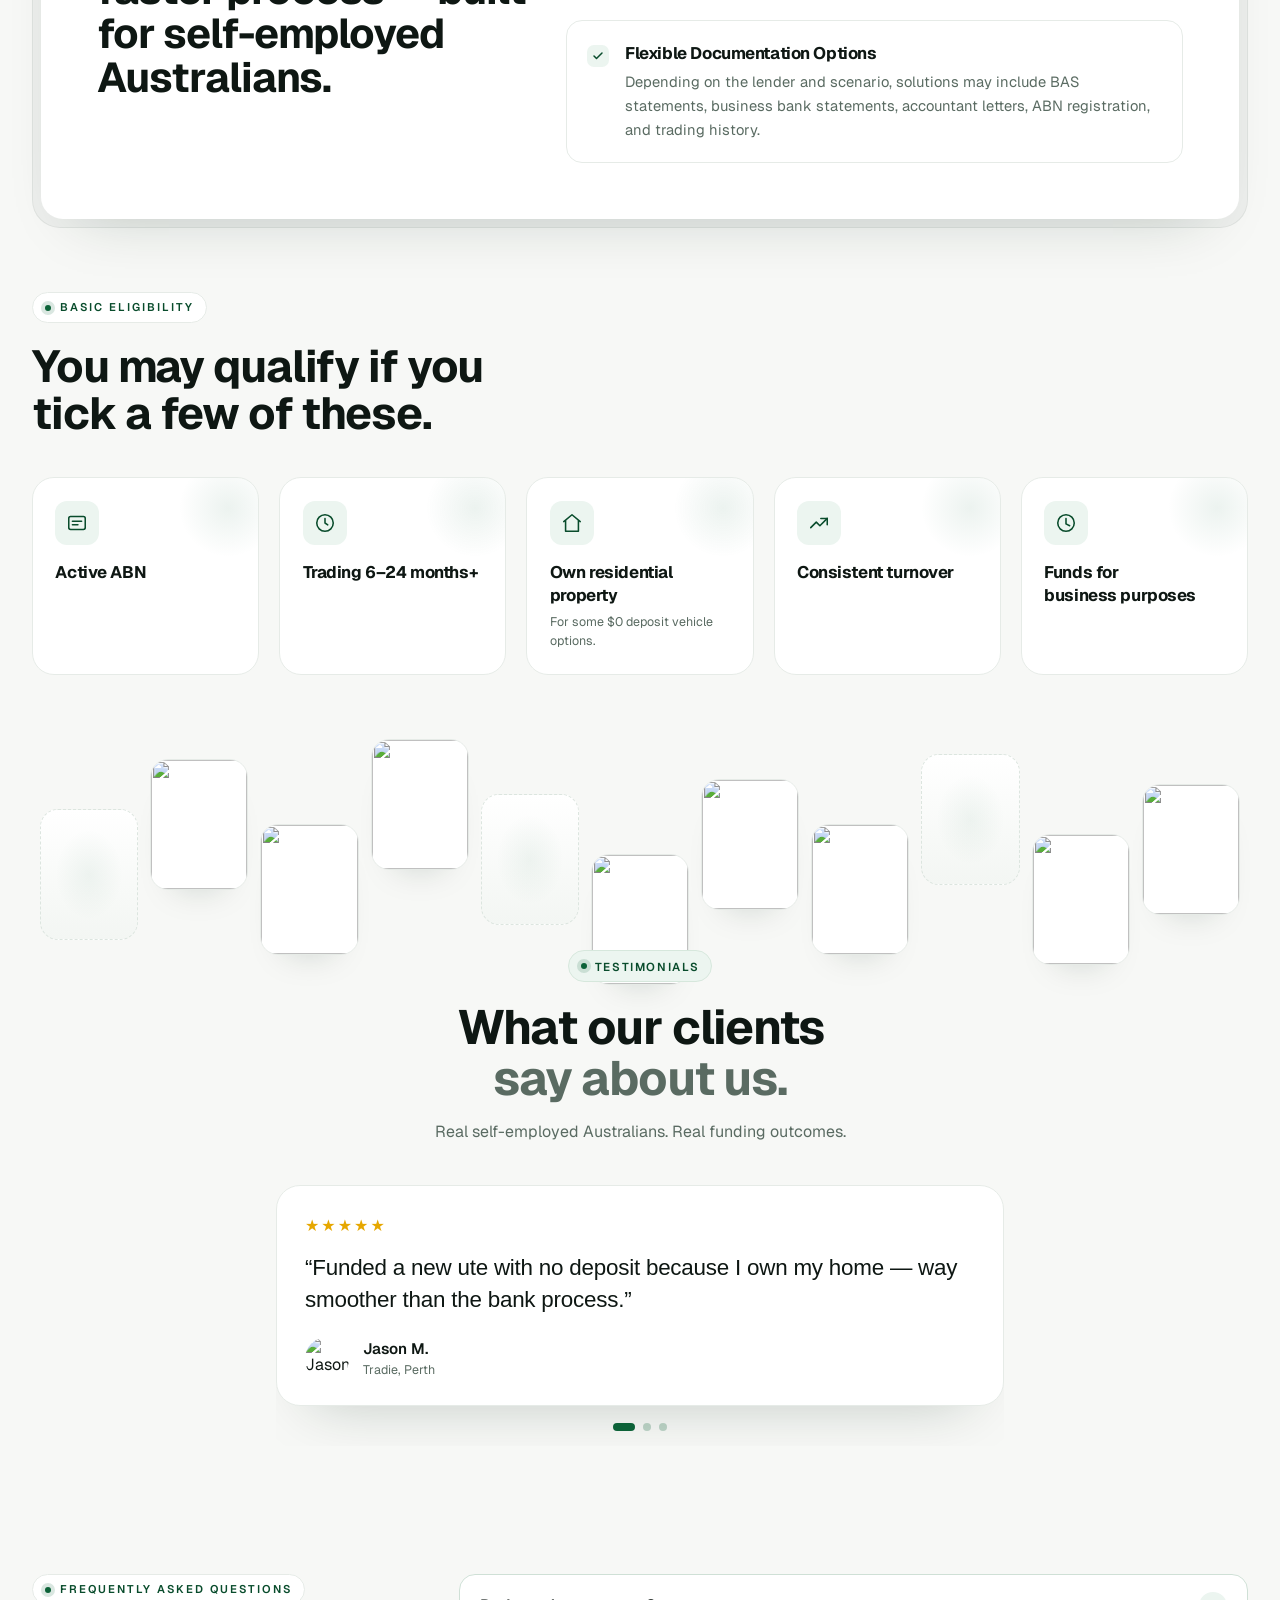
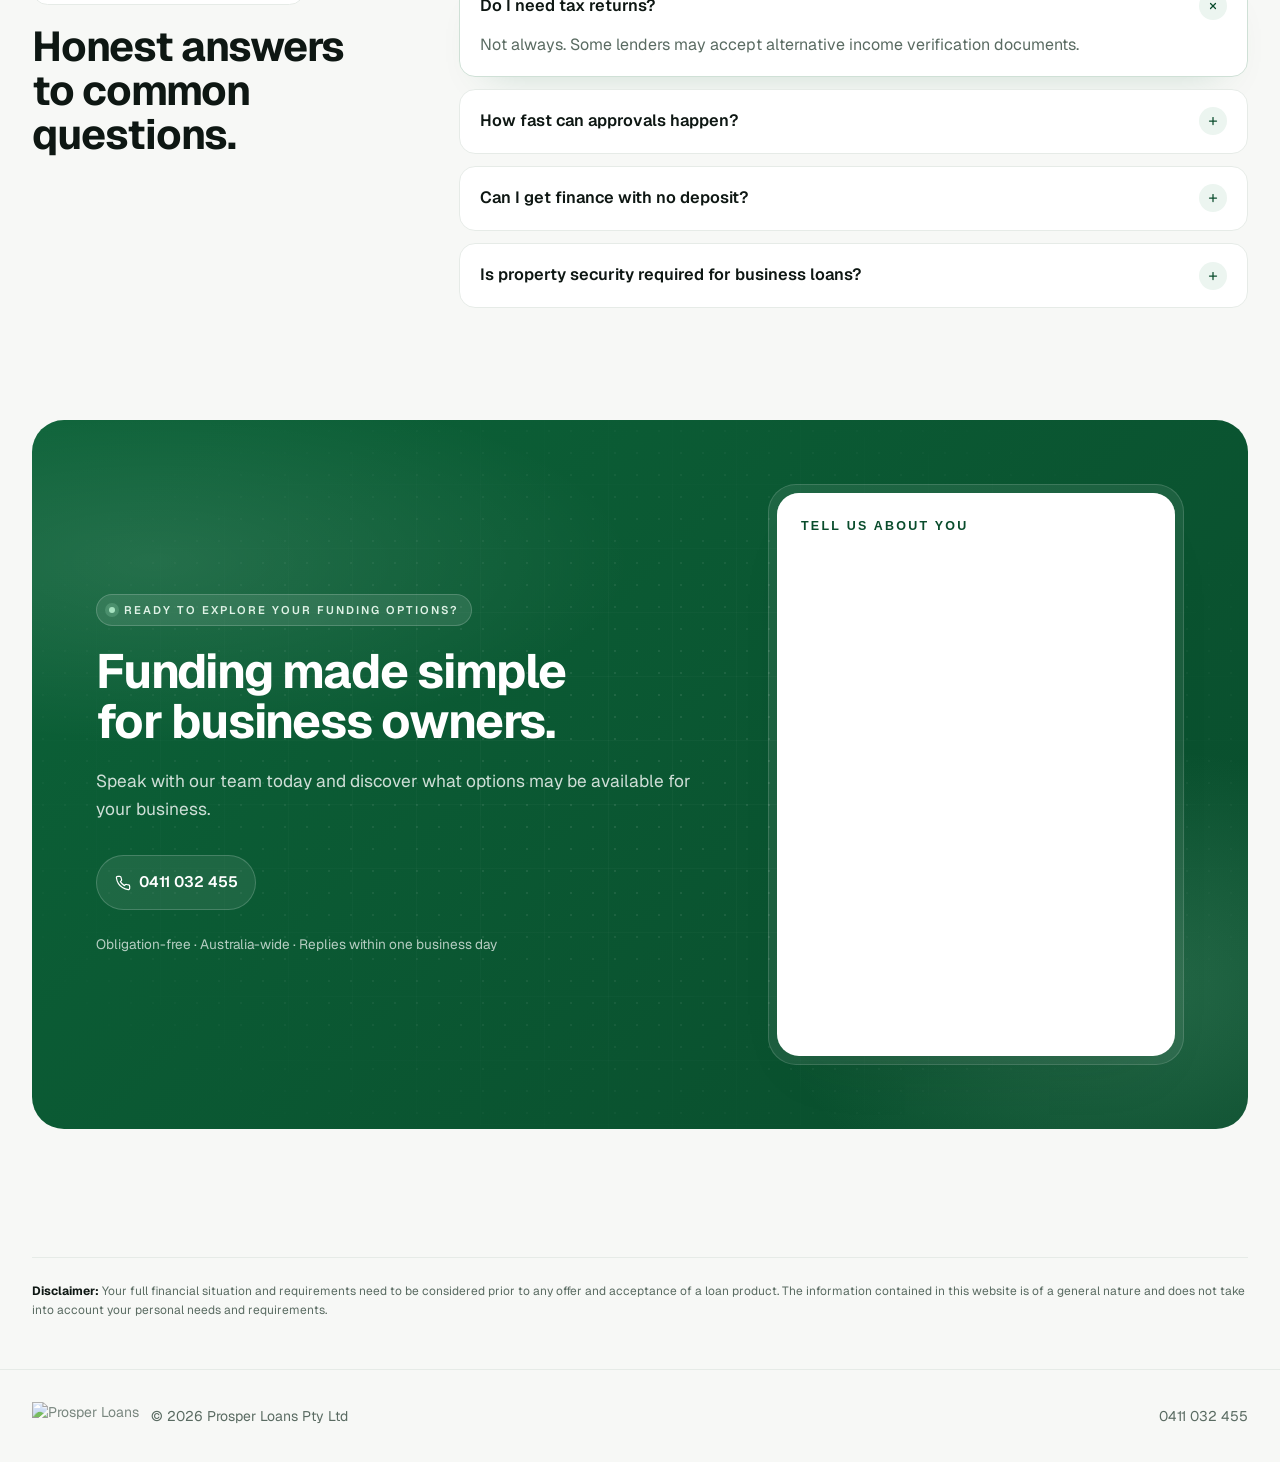
==== commit 98b1c797: "Add background effects and update assessment form in multiple HTML files" ====
--- a/business-funding.html
+++ b/business-funding.html
@@ -17,7 +17,7 @@
   <meta property="og:url" content="https://prosperloan.com.au/business-funding" />
   <meta property="og:image" content="https://prosperloan.com.au/assets/images/og-image.jpg" />
 
-  <link rel="icon" href="assets/images/favicon/favicon.ico" />
+  <link rel="icon" type="image/png" href="assets/images/favicon/favicon.png" />
   <link rel="preconnect" href="https://fonts.googleapis.com" />
   <link rel="preconnect" href="https://fonts.gstatic.com" crossorigin />
   <link rel="stylesheet"
@@ -909,6 +909,21 @@
       background: radial-gradient(800px 300px at 10% 20%, rgba(255, 255, 255, .10), transparent 60%),
         radial-gradient(600px 400px at 90% 80%, rgba(167, 227, 193, .18), transparent 60%);
       pointer-events: none;
+    }
+
+    .cta-strip::after {
+      content: "";
+      position: absolute;
+      inset: 0;
+      pointer-events: none;
+      background-image:
+        radial-gradient(rgba(255, 255, 255, .18) 1px, transparent 1.5px),
+        linear-gradient(rgba(255, 255, 255, .06) 1px, transparent 1px),
+        linear-gradient(90deg, rgba(255, 255, 255, .06) 1px, transparent 1px);
+      background-size: 22px 22px, 64px 64px, 64px 64px;
+      -webkit-mask-image: radial-gradient(ellipse at center, #000 0%, rgba(0, 0, 0, .55) 55%, transparent 85%);
+      mask-image: radial-gradient(ellipse at center, #000 0%, rgba(0, 0, 0, .55) 55%, transparent 85%);
+      opacity: .55;
     }
 
     @media (max-width: 1023px) {
@@ -1883,16 +1898,6 @@
               </p>
 
               <div class="mt-8 flex flex-wrap gap-3">
-                <a href="https://prosperloan.com.au/book" class="btn btn-white">
-                  Get my free business funding assessment
-                  <span class="btn-ico">
-                    <svg width="14" height="14" viewBox="0 0 24 24" fill="none" stroke="currentColor" stroke-width="2"
-                      stroke-linecap="round" stroke-linejoin="round">
-                      <path d="M7 17 17 7" />
-                      <path d="M8 7h9v9" />
-                    </svg>
-                  </span>
-                </a>
                 <a href="tel:+61411032455" class="btn-ghost btn-ghost-dark">
                   <svg width="16" height="16" viewBox="0 0 24 24" fill="none" stroke="currentColor" stroke-width="1.8"
                     stroke-linecap="round" stroke-linejoin="round">
@@ -1909,24 +1914,16 @@
 
             <div class="lg:col-span-5">
               <div class="bezel" style="background:rgba(255,255,255,.08); border-color:rgba(255,255,255,.14);">
-                <div class="bezel-core p-6 sm:p-7" style="background:#fff; color:var(--ink);">
-                  <div class="cnum">What happens next</div>
-                  <ol class="mt-3 space-y-3">
-                    <li class="flex items-start gap-3"><span class="check">1</span><span class="text-[.95rem]">Quick
-                        5-minute online form</span></li>
-                    <li class="flex items-start gap-3"><span class="check">2</span><span class="text-[.95rem]">A
-                        specialist reviews your situation</span></li>
-                    <li class="flex items-start gap-3"><span class="check">3</span><span class="text-[.95rem]">We call
-                        you with a clear next step</span></li>
-                  </ol>
-                  <div
-                    class="mt-5 pt-5 border-t border-[color:var(--line)] flex items-center gap-2 text-[.78rem] text-[color:var(--muted)]">
-                    <svg width="14" height="14" viewBox="0 0 24 24" fill="none" stroke="currentColor" stroke-width="1.8"
-                      stroke-linecap="round" stroke-linejoin="round">
-                      <rect x="3" y="11" width="18" height="11" rx="2" />
-                      <path d="M7 11V7a5 5 0 0 1 10 0v4" />
-                    </svg>
-                    256-bit SSL · We never share your details
+                <div class="bezel-core p-5 sm:p-6" style="background:#fff; color:var(--ink);">
+                  <div class="cnum">Tell us about you</div>
+                  <div id="assessment-form" class="mt-4">
+                    <iframe src="https://links.tdacrm.com.au/widget/form/hwu807tcEC6OtMvGUUhx"
+                      style="width:100%;height:480px;border:none;border-radius:6px;display:block;"
+                      id="inline-hwu807tcEC6OtMvGUUhx" data-layout="{'id':'INLINE'}" data-trigger-type="alwaysShow"
+                      data-trigger-value="" data-activation-type="alwaysActivated" data-activation-value=""
+                      data-deactivation-type="neverDeactivate" data-deactivation-value="" data-form-name="Contact Us"
+                      data-height="460" data-layout-iframe-id="inline-hwu807tcEC6OtMvGUUhx"
+                      data-form-id="hwu807tcEC6OtMvGUUhx" title="Contact Us"></iframe>
                   </div>
                 </div>
               </div>
@@ -1956,12 +1953,10 @@
         <img
           src="https://images.leadconnectorhq.com/image/f_webp/q_80/r_1200/u_https://assets.cdn.filesafe.space/kUzJv5QJBFtNNfAInr35/media/66f695f169753610415c6929.webp"
           alt="Prosper Loans" class="h-7 w-auto opacity-80" />
-        <span>&copy; <span id="yr"></span> Prosper Loans Pty Ltd · ACL 000000</span>
+        <span>&copy; <span id="yr"></span> Prosper Loans Pty Ltd</span>
       </div>
       <div class="flex items-center gap-6">
-        <a href="/privacy" class="hover:text-[color:var(--brand)]">Privacy</a>
-        <a href="/terms" class="hover:text-[color:var(--brand)]">Terms</a>
-        <a href="tel:+61411032455" class="hover:text-[color:var(--brand)]">0411 032 455</a>
+<a href="tel:+61411032455" class="hover:text-[color:var(--brand)]">0411 032 455</a>
       </div>
     </div>
   </footer>
@@ -2011,6 +2006,7 @@
       }
     });
   </script>
+<script src="https://links.tdacrm.com.au/js/form_embed.js"></script>
 </body>
 
 </html>
